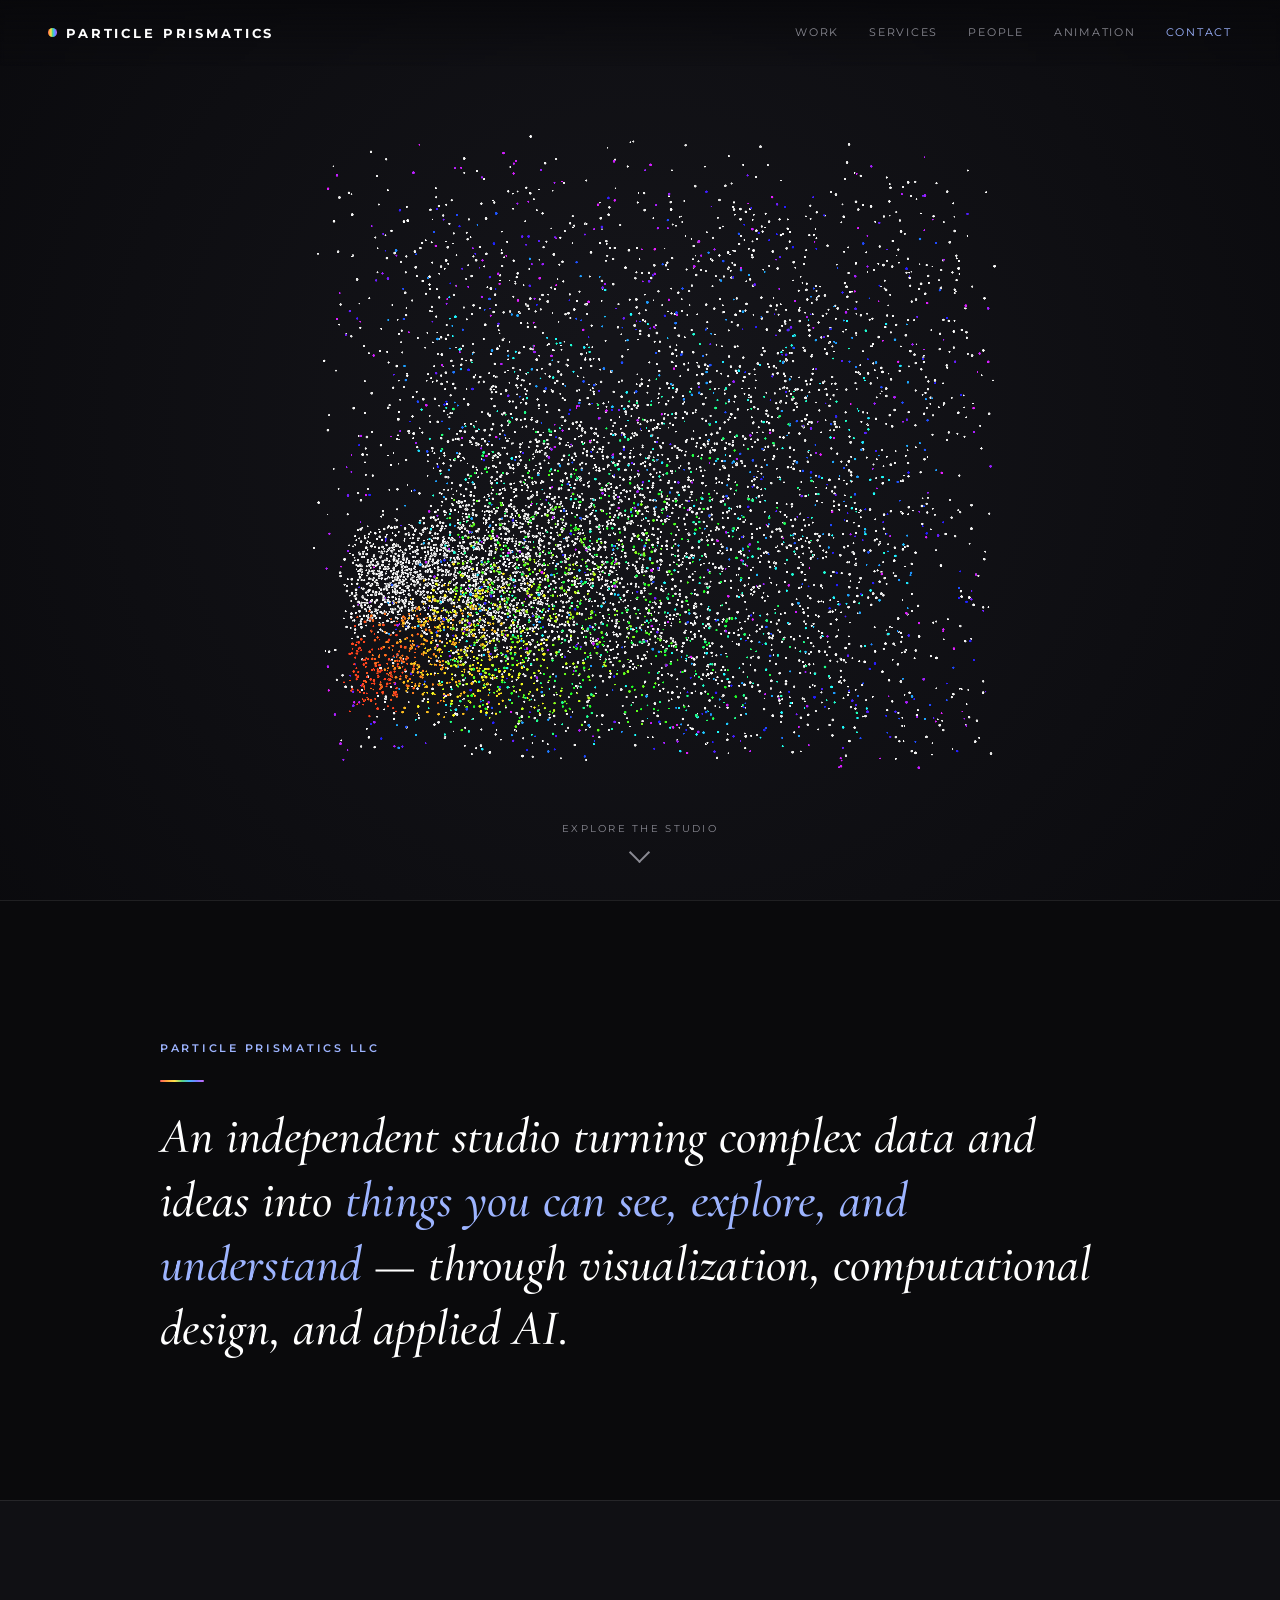
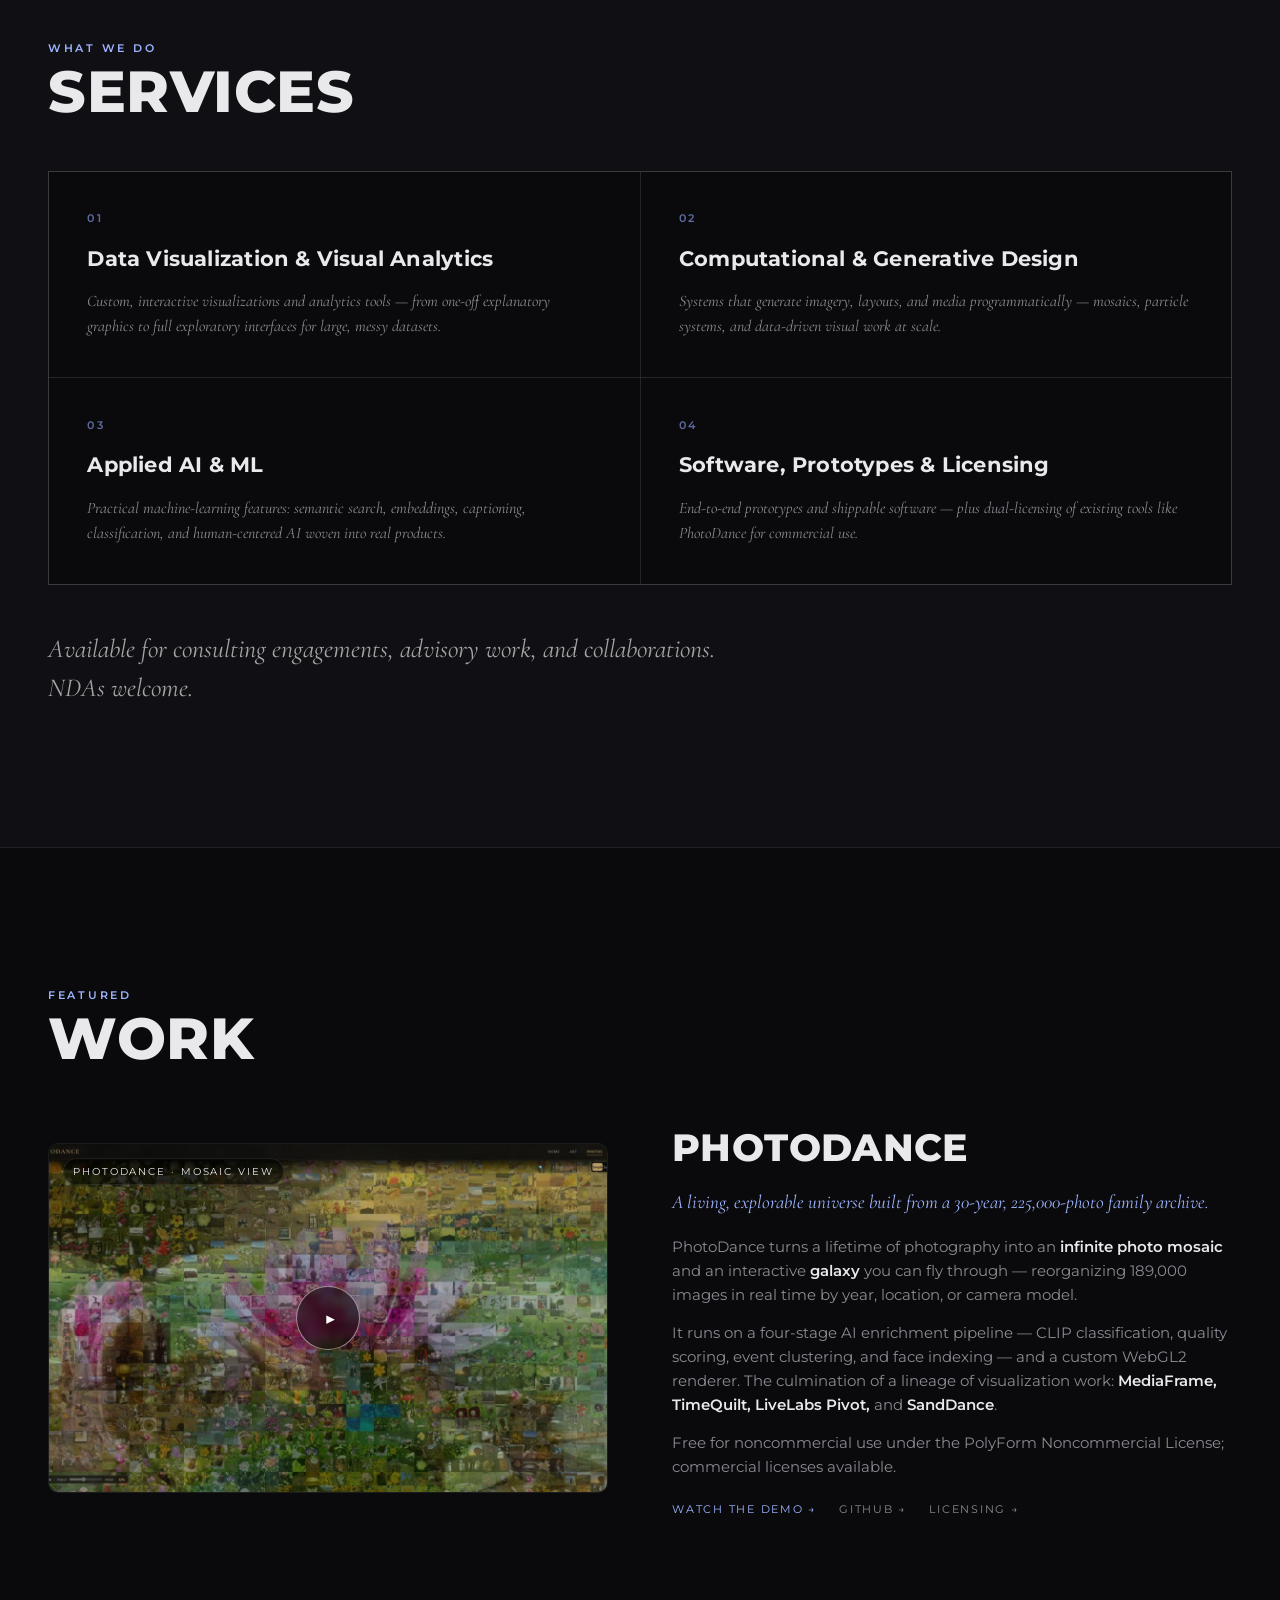
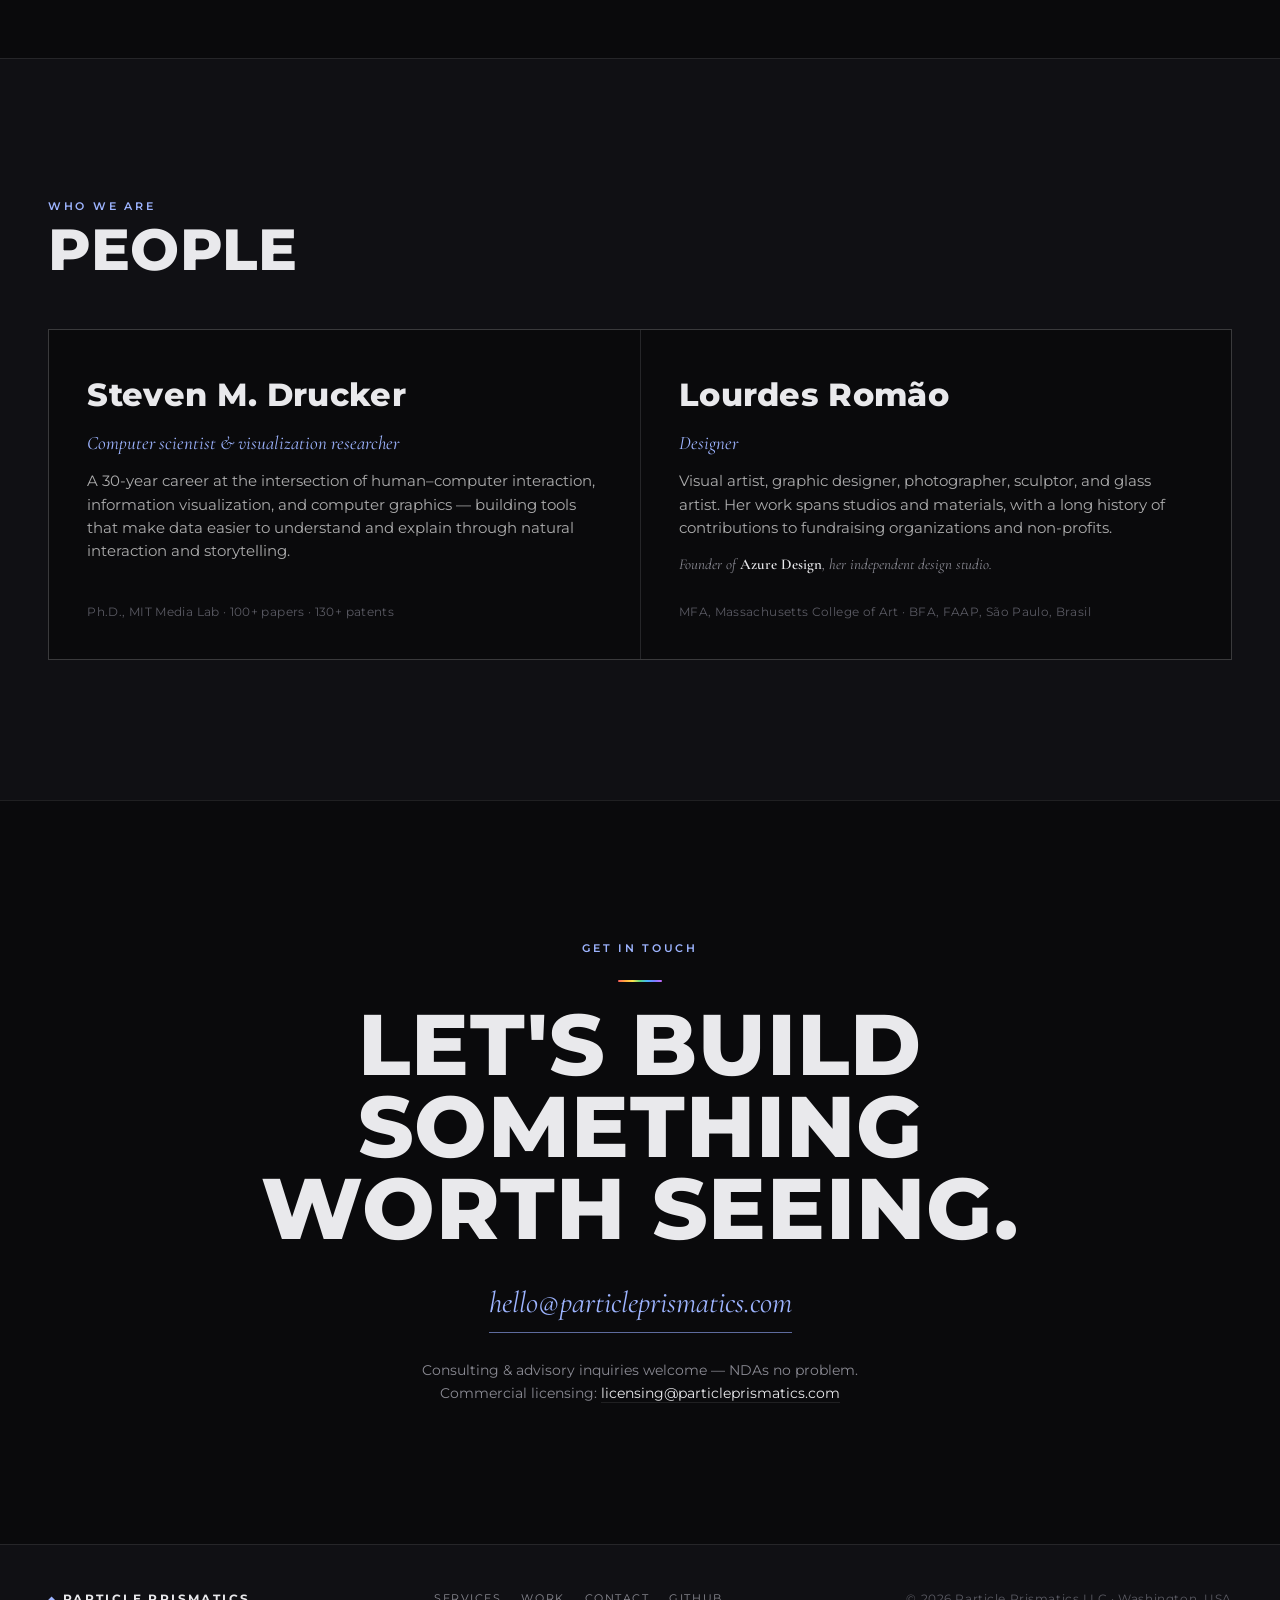
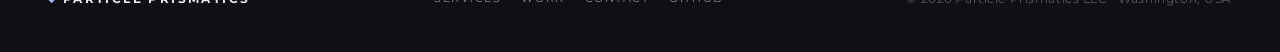
==== index.html @ 5af28b7f "Initial site: Particle Prismatics LLC Static GitHub Pages site — particle-logo hero animation, servi" ====
<!DOCTYPE html>
<html lang="en">
<head>
<meta charset="UTF-8">
<meta name="viewport" content="width=device-width, initial-scale=1.0">
<title>Particle Prismatics — Computational Design &amp; Visualization</title>
<meta name="description" content="Particle Prismatics is an independent studio for data visualization, computational design, and applied AI — consulting, software, and licensing.">
<meta property="og:title" content="Particle Prismatics">
<meta property="og:description" content="Computational design, data visualization &amp; applied AI.">
<meta property="og:image" content="assets/logo.png">
<meta property="og:type" content="website">
<link rel="icon" href="assets/favicon.svg" type="image/svg+xml">
<link rel="preconnect" href="https://fonts.googleapis.com">
<link rel="preconnect" href="https://fonts.gstatic.com" crossorigin>
<link href="https://fonts.googleapis.com/css2?family=Montserrat:wght@400;500;600;700;800&family=Cormorant+Garamond:ital,wght@0,500;1,400;1,500;1,600&display=swap" rel="stylesheet">
<link rel="stylesheet" href="styles.css">
</head>
<body>

<!-- ── nav ─────────────────────────────────────────────────────────────── -->
<nav class="nav" id="nav">
  <a class="nav-brand" href="#top"><span class="dot"></span>Particle Prismatics</a>
  <div class="nav-links" id="navLinks">
    <a href="#work">Work</a>
    <a href="#services">Services</a>
    <a href="#about">People</a>
    <a href="animation.html">Animation</a>
    <a href="#contact" class="cta">Contact</a>
  </div>
  <button class="nav-toggle" id="navToggle" aria-label="Menu">☰</button>
</nav>

<!-- ── hero ────────────────────────────────────────────────────────────── -->
<header class="hero" id="top">
  <div id="heroAnim"></div>
  <div class="hero-overlay" id="heroOverlay">
    <a class="scroll-cue" href="#studio" aria-label="Scroll to content"><span>Explore the studio</span><div class="chev"></div></a>
  </div>
</header>

<!-- ── statement ───────────────────────────────────────────────────────── -->
<section class="section statement" id="studio">
  <div class="inner">
    <p class="eyebrow">Particle Prismatics LLC</p>
    <div class="rule"></div>
    <h2>An independent studio turning complex data and ideas into <em>things you can see, explore, and understand</em> — through visualization, computational design, and applied AI.</h2>
  </div>
</section>

<!-- ── services ────────────────────────────────────────────────────────── -->
<section class="section alt" id="services">
  <div class="inner">
    <div class="grid-head">
      <p class="eyebrow">What we do</p>
      <h2 class="section-title">Services</h2>
    </div>
    <div class="services">
      <article class="svc">
        <span class="num">01</span>
        <h3>Data Visualization &amp; Visual Analytics</h3>
        <p>Custom, interactive visualizations and analytics tools — from one-off explanatory graphics to full exploratory interfaces for large, messy datasets.</p>
      </article>
      <article class="svc">
        <span class="num">02</span>
        <h3>Computational &amp; Generative Design</h3>
        <p>Systems that generate imagery, layouts, and media programmatically — mosaics, particle systems, and data-driven visual work at scale.</p>
      </article>
      <article class="svc">
        <span class="num">03</span>
        <h3>Applied AI &amp; ML</h3>
        <p>Practical machine-learning features: semantic search, embeddings, captioning, classification, and human-centered AI woven into real products.</p>
      </article>
      <article class="svc">
        <span class="num">04</span>
        <h3>Software, Prototypes &amp; Licensing</h3>
        <p>End-to-end prototypes and shippable software — plus dual-licensing of existing tools like PhotoDance for commercial use.</p>
      </article>
    </div>
    <p class="lead" style="margin-top:44px; max-width:680px;">Available for consulting engagements, advisory work, and collaborations. NDAs welcome.</p>
  </div>
</section>

<!-- ── featured work ───────────────────────────────────────────────────── -->
<section class="section" id="work">
  <div class="inner">
    <div class="grid-head">
      <p class="eyebrow">Featured</p>
      <h2 class="section-title">Work</h2>
    </div>
    <div class="feature">
      <a class="media cover" href="https://youtu.be/JCZr-_0bgm0" target="_blank" rel="noopener" aria-label="Watch the PhotoDance demo">
        <span class="badge">PhotoDance · Mosaic view</span>
        <img src="assets/photodance-mosaic.jpg" alt="PhotoDance infinite photo mosaic" loading="lazy">
        <span class="play">▶</span>
      </a>
      <div class="body">
        <h3>PhotoDance</h3>
        <p class="kicker">A living, explorable universe built from a 30-year, 225,000-photo family archive.</p>
        <p>PhotoDance turns a lifetime of photography into an <strong>infinite photo mosaic</strong> and an interactive <strong>galaxy</strong> you can fly through — reorganizing 189,000 images in real time by year, location, or camera model.</p>
        <p>It runs on a four-stage AI enrichment pipeline — CLIP classification, quality scoring, event clustering, and face indexing — and a custom WebGL2 renderer. The culmination of a lineage of visualization work: <strong>MediaFrame, TimeQuilt, LiveLabs Pivot,</strong> and <strong>SandDance</strong>.</p>
        <p>Free for noncommercial use under the PolyForm Noncommercial License; commercial licenses available.</p>
        <div class="link-row">
          <a class="tlink" href="https://youtu.be/JCZr-_0bgm0" target="_blank" rel="noopener">Watch the demo</a>
          <a class="tlink muted" href="https://github.com/particleprismatics" target="_blank" rel="noopener">GitHub</a>
          <a class="tlink muted" href="mailto:licensing@particleprismatics.com">Licensing</a>
        </div>
      </div>
    </div>
  </div>
</section>

<!-- ── people ──────────────────────────────────────────────────────────── -->
<section class="section alt" id="about">
  <div class="inner">
    <div class="grid-head">
      <p class="eyebrow">Who we are</p>
      <h2 class="section-title">People</h2>
    </div>
    <div class="people">
      <article class="person">
        <div class="pname">Steven M. Drucker</div>
        <div class="prole">Computer scientist &amp; visualization researcher</div>
        <p>A 30-year career at the intersection of human–computer interaction, information visualization, and computer graphics — building tools that make data easier to understand and explain through natural interaction and storytelling.</p>
        <div class="cred">Ph.D., MIT Media Lab · 100+ papers · 130+ patents</div>
      </article>
      <article class="person">
        <div class="pname">Lourdes Romão</div>
        <div class="prole">Designer</div>
        <p>Visual artist, graphic designer, photographer, sculptor, and glass artist. Her work spans studios and materials, with a long history of contributions to fundraising organizations and non-profits.</p>
        <p class="az-note">Founder of <strong>Azure Design</strong>, her independent design studio.</p>
        <div class="cred">MFA, Massachusetts College of Art · BFA, FAAP, São Paulo, Brasil</div>
      </article>
    </div>
  </div>
</section>

<!-- ── contact ─────────────────────────────────────────────────────────── -->
<section class="section contact" id="contact">
  <div class="inner">
    <p class="eyebrow">Get in touch</p>
    <div class="rule center"></div>
    <h2>Let's build something<br>worth seeing.</h2>
    <a class="email" href="mailto:hello@particleprismatics.com">hello@particleprismatics.com</a>
    <p class="sub">Consulting &amp; advisory inquiries welcome — NDAs no problem.<br>
      Commercial licensing: <a href="mailto:licensing@particleprismatics.com">licensing@particleprismatics.com</a></p>
  </div>
</section>

<!-- ── footer ──────────────────────────────────────────────────────────── -->
<footer class="footer">
  <div class="inner">
    <div class="brand"><span style="color:var(--accent)">◆</span> Particle Prismatics</div>
    <div class="fnav">
      <a href="#services">Services</a>
      <a href="#work">Work</a>
      <a href="#contact">Contact</a>
      <a href="https://github.com/particleprismatics" target="_blank" rel="noopener">GitHub</a>
    </div>
    <div class="meta">© 2026 Particle Prismatics LLC · Washington, USA</div>
  </div>
</footer>

<script src="assets/particle-anim.js"></script>
<script>
  // hero animation (controls-free, plays once, rests on the logo)
  const anim = initParticleIntro({
    mount: document.getElementById('heroAnim'),
    logoSrc: 'assets/logo.png',
    controls: false, autoplay: true, loop: false, mouseRepel: false,
    replayOnView: true,
  });
  // nav: solidify on scroll + mobile toggle
  const nav = document.getElementById('nav');
  const onScroll = () => nav.classList.toggle('solid', window.scrollY > 40);
  onScroll(); window.addEventListener('scroll', onScroll, { passive:true });
  const links = document.getElementById('navLinks');
  document.getElementById('navToggle').addEventListener('click', () => links.classList.toggle('open'));
  links.addEventListener('click', e => { if (e.target.tagName === 'A') links.classList.remove('open'); });
</script>
</body>
</html>
---- styles.css ----
/* ============================================================================
   Particle Prismatics — site styles
   Dark editorial theme: Montserrat display (matches the logo) + Cormorant
   Garamond italic accents. Spectrum rule nods to "prismatics".
   ============================================================================ */
:root{
  --bg:        #0a0a0c;
  --bg2:       #101014;
  --panel:     #14141a;
  --text:      #e9e9ec;
  --muted:     #8a8a93;
  --faint:     #5a5a63;
  --line:      rgba(255,255,255,0.09);
  --accent:    #9db4ff;
  --accent-dim:#5e6b9e;
  --spectrum:  linear-gradient(90deg,#ff5d5d,#ffab3d,#ffe14d,#5ad67f,#46b4ff,#7b7bff,#c86bff);
  --nav-h:     66px;
  --maxw:      1200px;
  --font-sans: 'Montserrat', system-ui, -apple-system, 'Segoe UI', sans-serif;
  --font-serif:'Cormorant Garamond', Georgia, 'Times New Roman', serif;
}
*,*::before,*::after{ box-sizing:border-box; margin:0; padding:0; }
html{ scroll-behavior:smooth; }
body{
  background:var(--bg); color:var(--text);
  font-family:var(--font-sans); font-size:15px; line-height:1.6;
  -webkit-font-smoothing:antialiased;
}
a{ color:inherit; text-decoration:none; }
img{ max-width:100%; display:block; }

/* ── shared type helpers ─────────────────────────────────────────────────── */
.eyebrow{
  font-size:10.5px; letter-spacing:0.26em; text-transform:uppercase;
  color:var(--accent); font-weight:600;
}
.rule{ width:44px; height:2px; background:var(--spectrum); border-radius:2px; margin:22px 0; }
.rule.center{ margin-left:auto; margin-right:auto; }
.serif{ font-family:var(--font-serif); font-style:italic; }
.section-title{
  font-weight:800; letter-spacing:0.01em; line-height:0.95;
  font-size:clamp(34px,5vw,58px); text-transform:uppercase;
}
.lead{
  font-family:var(--font-serif); font-style:italic;
  font-size:clamp(18px,2.3vw,26px); color:rgba(255,255,255,0.62); line-height:1.5;
}

/* ── nav ─────────────────────────────────────────────────────────────────── */
.nav{
  position:fixed; top:0; left:0; right:0; height:var(--nav-h); z-index:100;
  display:flex; align-items:center; justify-content:space-between;
  padding:0 clamp(20px,4vw,48px);
  background:linear-gradient(to bottom, rgba(8,8,11,0.82), rgba(8,8,11,0));
  backdrop-filter:blur(2px);
  transition:background .3s, backdrop-filter .3s;
}
.nav.solid{ background:rgba(10,10,13,0.9); backdrop-filter:blur(10px); border-bottom:1px solid var(--line); }
.nav-brand{
  font-weight:700; font-size:13px; letter-spacing:0.22em; text-transform:uppercase; color:#fff;
  display:flex; align-items:center; gap:9px;
}
.nav-brand .dot{ width:9px; height:9px; border-radius:50%; background:var(--spectrum); }
.nav-links{ display:flex; gap:clamp(14px,2.4vw,30px); align-items:center; }
.nav-links a{
  font-size:11px; letter-spacing:0.16em; text-transform:uppercase; color:var(--muted);
  transition:color .2s; white-space:nowrap;
}
.nav-links a:hover{ color:#fff; }
.nav-links a.cta{ color:var(--accent); }
.nav-toggle{ display:none; background:none; border:none; color:#fff; font-size:22px; cursor:pointer; }

/* ── hero ────────────────────────────────────────────────────────────────── */
.hero{ position:relative; height:100svh; min-height:560px; background:var(--bg); overflow:hidden; }
#heroAnim{ position:absolute; inset:0; }
.hero-overlay{
  position:absolute; left:0; right:0; bottom:0; z-index:3;
  display:flex; flex-direction:column; align-items:center; gap:18px;
  padding:0 24px 40px; text-align:center;
  opacity:0; transform:translateY(14px);
  animation:overlayIn 1s ease 1.2s forwards;
  pointer-events:none;
}
@keyframes overlayIn{ to{ opacity:1; transform:translateY(0); } }
.hero-tagline{
  font-family:var(--font-serif); font-style:italic;
  font-size:clamp(16px,2.2vw,23px); color:rgba(255,255,255,0.72); max-width:620px; line-height:1.45;
}
.scroll-cue{ display:flex; flex-direction:column; align-items:center; gap:9px; color:var(--muted);
  pointer-events:auto; cursor:pointer; text-decoration:none; transition:color .25s; }
.scroll-cue:hover{ color:var(--accent); }
.scroll-cue .chev{ width:15px; height:15px; border-right:2px solid currentColor; border-bottom:2px solid currentColor;
  transform:rotate(45deg); animation:bob 1.8s ease-in-out infinite; }
.scroll-cue span{ font-size:9.5px; letter-spacing:0.24em; text-transform:uppercase; }
@keyframes bob{ 0%,100%{ transform:rotate(45deg) translate(0,0); opacity:.5 } 50%{ transform:rotate(45deg) translate(3px,3px); opacity:1 } }

/* ── generic section shell ───────────────────────────────────────────────── */
.section{ padding:clamp(72px,11vw,140px) clamp(20px,4vw,48px); border-top:1px solid var(--line); }
.section .inner{ max-width:var(--maxw); margin:0 auto; }
.section.alt{ background:var(--bg2); }

/* ── statement band ──────────────────────────────────────────────────────── */
.statement .inner{ max-width:960px; }
.statement h2{
  font-family:var(--font-serif); font-style:italic; font-weight:500;
  font-size:clamp(26px,4.4vw,50px); line-height:1.28; color:#fff; letter-spacing:0.005em;
}
.statement h2 em{ font-style:italic; color:var(--accent); }

/* ── services grid ───────────────────────────────────────────────────────── */
.grid-head{ display:flex; flex-direction:column; gap:6px; margin-bottom:52px; }
.services{ display:grid; grid-template-columns:repeat(2,1fr); gap:1px; background:var(--line); border:1px solid var(--line); }
.svc{ background:var(--bg); padding:clamp(26px,3vw,40px); display:flex; flex-direction:column; gap:14px; transition:background .25s; }
.svc:hover{ background:var(--panel); }
.svc .num{ font-size:11px; letter-spacing:0.2em; color:var(--accent-dim); font-weight:600; }
.svc h3{ font-size:clamp(17px,2vw,21px); font-weight:700; letter-spacing:0.01em; }
.svc p{ font-family:var(--font-serif); font-style:italic; color:var(--muted); font-size:16px; line-height:1.55; }

/* ── featured work ───────────────────────────────────────────────────────── */
.feature{ display:grid; grid-template-columns:1fr 1fr; gap:clamp(28px,5vw,64px); align-items:center; }
.feature .media{
  position:relative; aspect-ratio:16/10; border:1px solid var(--line); border-radius:10px; overflow:hidden;
  background:#050507; display:flex; align-items:center; justify-content:center;
}
.feature .media.cover img{ width:100%; height:100%; object-fit:cover; opacity:.92; transition:transform .5s ease, opacity .4s ease; }
.feature .media.cover:hover img{ transform:scale(1.04); opacity:1; }
.feature .media .badge{
  position:absolute; top:14px; left:14px; z-index:2; font-size:9.5px; letter-spacing:0.2em; text-transform:uppercase;
  color:var(--text); background:rgba(0,0,0,.55); border:1px solid var(--line); padding:5px 9px; border-radius:20px;
}
.feature .media .play{
  position:absolute; z-index:2; width:64px; height:64px; border-radius:50%;
  display:flex; align-items:center; justify-content:center; font-size:20px; color:#fff; padding-left:4px;
  background:rgba(10,10,13,0.55); border:1px solid rgba(255,255,255,0.5); backdrop-filter:blur(3px);
  transition:transform .25s ease, background .25s ease;
}
.feature .media.cover:hover .play{ transform:scale(1.1); background:rgba(157,180,255,0.35); }
.feature .body h3{ font-size:clamp(24px,3.2vw,38px); font-weight:800; text-transform:uppercase; letter-spacing:0.01em; margin-bottom:8px; }
.feature .body .kicker{ color:var(--accent); font-family:var(--font-serif); font-style:italic; font-size:19px; margin-bottom:18px; }
.feature .body p{ color:var(--muted); margin-bottom:14px; }
.feature .body p strong{ color:var(--text); font-weight:600; }
.link-row{ display:flex; gap:22px; flex-wrap:wrap; margin-top:22px; }
.tlink{ font-size:11px; letter-spacing:0.16em; text-transform:uppercase; color:var(--accent); transition:letter-spacing .25s; }
.tlink::after{ content:' →'; }
.tlink:hover{ letter-spacing:0.22em; }
.tlink.muted{ color:var(--muted); }
.tlink.muted:hover{ color:#fff; }

/* ── about ───────────────────────────────────────────────────────────────── */
.about{ display:grid; grid-template-columns:0.85fr 1.15fr; gap:clamp(28px,5vw,72px); }
.about .who .name{ font-size:clamp(26px,3.4vw,40px); font-weight:800; letter-spacing:0.01em; }
.about .who .role{ color:var(--accent); font-family:var(--font-serif); font-style:italic; font-size:18px; margin-top:4px; }
.about .bio p{ color:rgba(255,255,255,0.72); margin-bottom:16px; }
.about .bio p.small{ color:var(--muted); font-size:13.5px; }
.stats{ display:flex; gap:34px; flex-wrap:wrap; margin-top:26px; }
.stat .n{ font-size:30px; font-weight:800; color:#fff; }
.stat .l{ font-size:10px; letter-spacing:0.18em; text-transform:uppercase; color:var(--muted); }

/* ── people ──────────────────────────────────────────────────────────────── */
.people{ display:grid; grid-template-columns:1fr 1fr; gap:1px; background:var(--line); border:1px solid var(--line); }
.person{ background:var(--bg); padding:clamp(26px,3vw,40px); display:flex; flex-direction:column; gap:12px; }
.person .pname{ font-size:clamp(22px,2.7vw,32px); font-weight:800; letter-spacing:0.01em; }
.person .prole{ color:var(--accent); font-family:var(--font-serif); font-style:italic; font-size:19px; margin-top:-4px; }
.person p{ color:rgba(255,255,255,0.66); font-size:14.5px; line-height:1.6; }
.person .az-note{ color:var(--muted); font-family:var(--font-serif); font-style:italic; font-size:15px; }
.person .az-note strong{ color:var(--text); font-weight:600; font-style:normal; }
.person .cred{ color:var(--faint); font-size:12px; letter-spacing:0.03em; margin-top:auto; padding-top:14px; }

/* ── contact ─────────────────────────────────────────────────────────────── */
.contact{ text-align:center; }
.contact .inner{ max-width:760px; }
.contact h2{ font-size:clamp(38px,7vw,86px); font-weight:800; text-transform:uppercase; line-height:0.95; letter-spacing:0.01em; }
.contact .email{
  display:inline-block; margin-top:30px; font-size:clamp(18px,2.6vw,30px);
  font-family:var(--font-serif); font-style:italic; color:var(--accent);
  border-bottom:1px solid var(--accent-dim); padding-bottom:5px; transition:border-color .25s;
}
.contact .email:hover{ border-color:var(--accent); }
.contact .sub{ color:var(--muted); margin-top:26px; font-size:14px; }
.contact .sub a{ color:var(--text); border-bottom:1px solid var(--line); }
.contact .sub a:hover{ border-color:var(--muted); }

/* ── footer ──────────────────────────────────────────────────────────────── */
.footer{ padding:44px clamp(20px,4vw,48px); border-top:1px solid var(--line); background:var(--bg2); }
.footer .inner{ max-width:var(--maxw); margin:0 auto; display:flex; align-items:center; justify-content:space-between; gap:20px; flex-wrap:wrap; }
.footer .brand{ font-weight:700; font-size:12px; letter-spacing:0.2em; text-transform:uppercase; }
.footer .meta{ color:var(--faint); font-size:11.5px; letter-spacing:0.05em; }
.footer .fnav{ display:flex; gap:20px; }
.footer .fnav a{ color:var(--muted); font-size:11px; letter-spacing:0.14em; text-transform:uppercase; }
.footer .fnav a:hover{ color:#fff; }

/* ── responsive ──────────────────────────────────────────────────────────── */
@media (max-width:820px){
  .services{ grid-template-columns:1fr; }
  .people{ grid-template-columns:1fr; }
  .feature{ grid-template-columns:1fr; }
  .feature .media{ order:-1; }
  .about{ grid-template-columns:1fr; }
}
@media (max-width:600px){
  .nav-links{ display:none; }
  .nav-links.open{
    display:flex; flex-direction:column; position:absolute; top:var(--nav-h); right:0; left:0;
    background:rgba(10,10,13,0.97); border-bottom:1px solid var(--line); padding:18px 24px; gap:16px;
  }
  .nav-toggle{ display:block; }
}
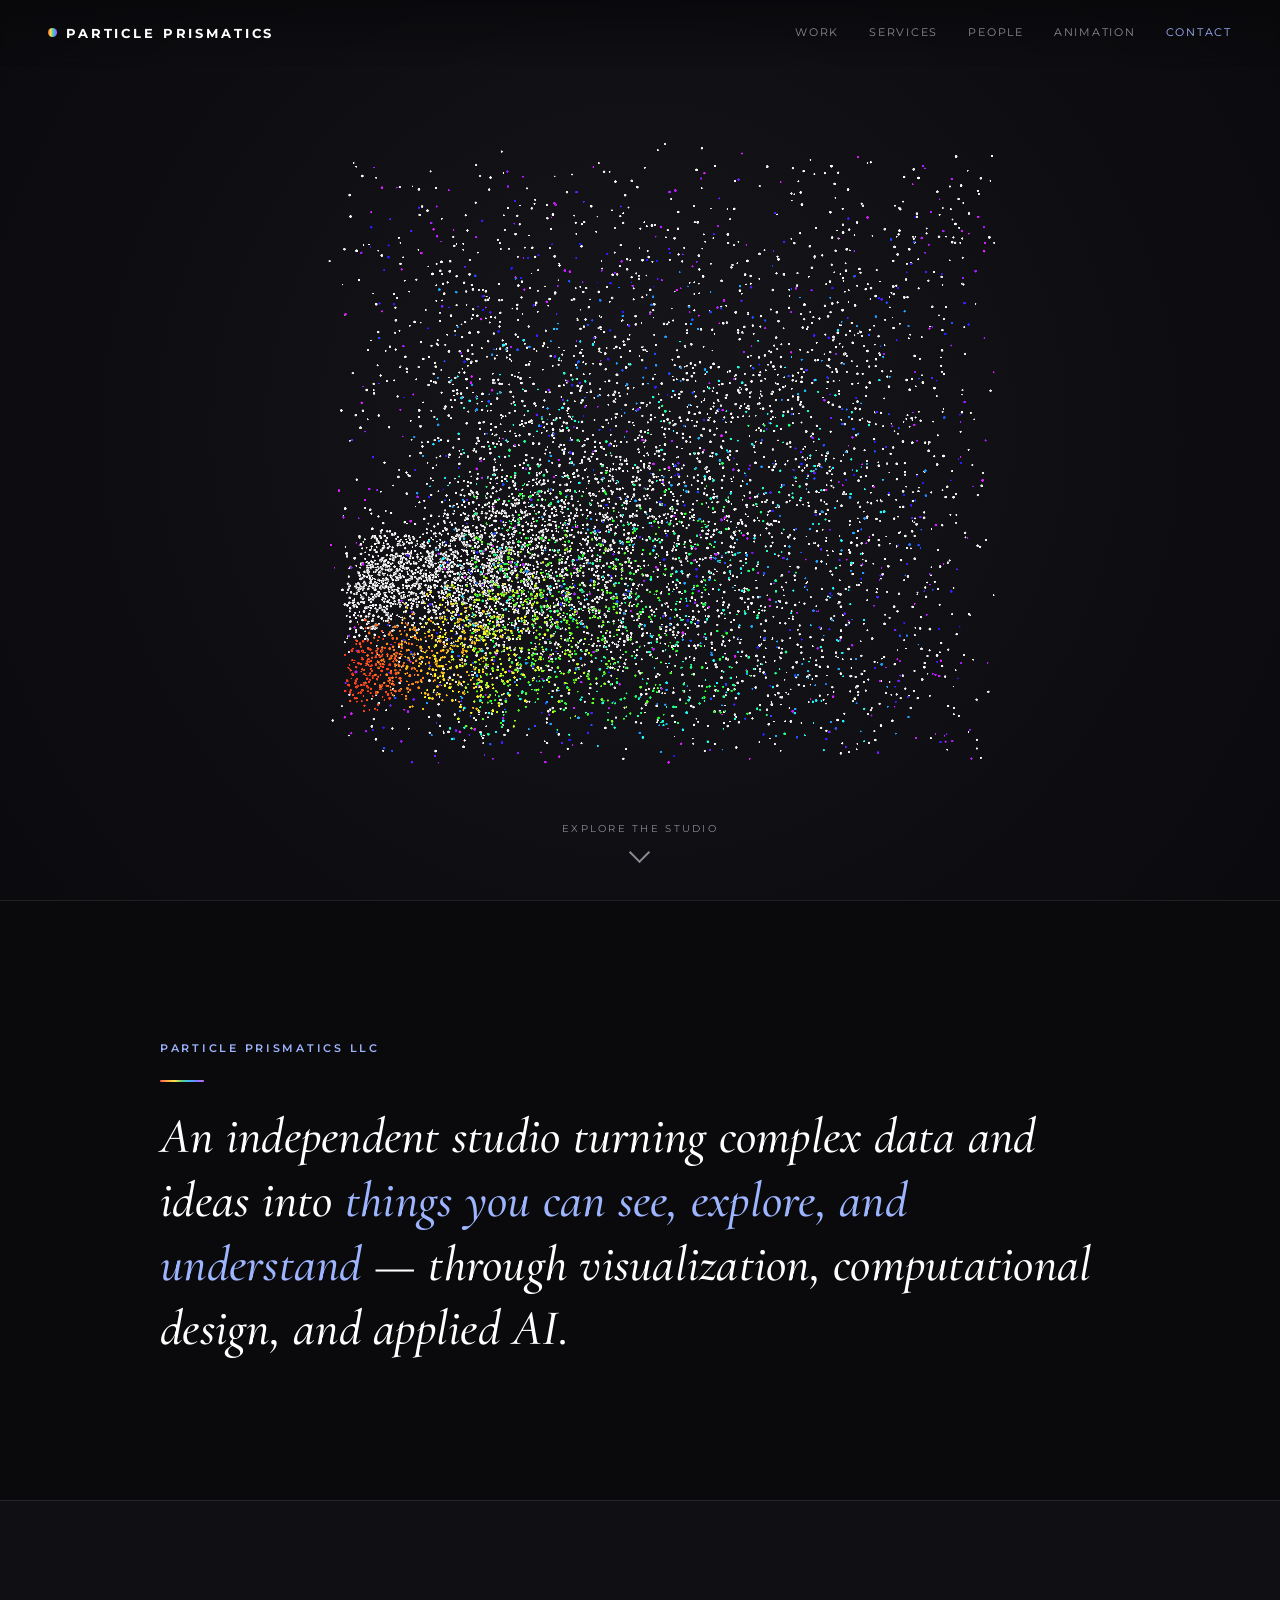
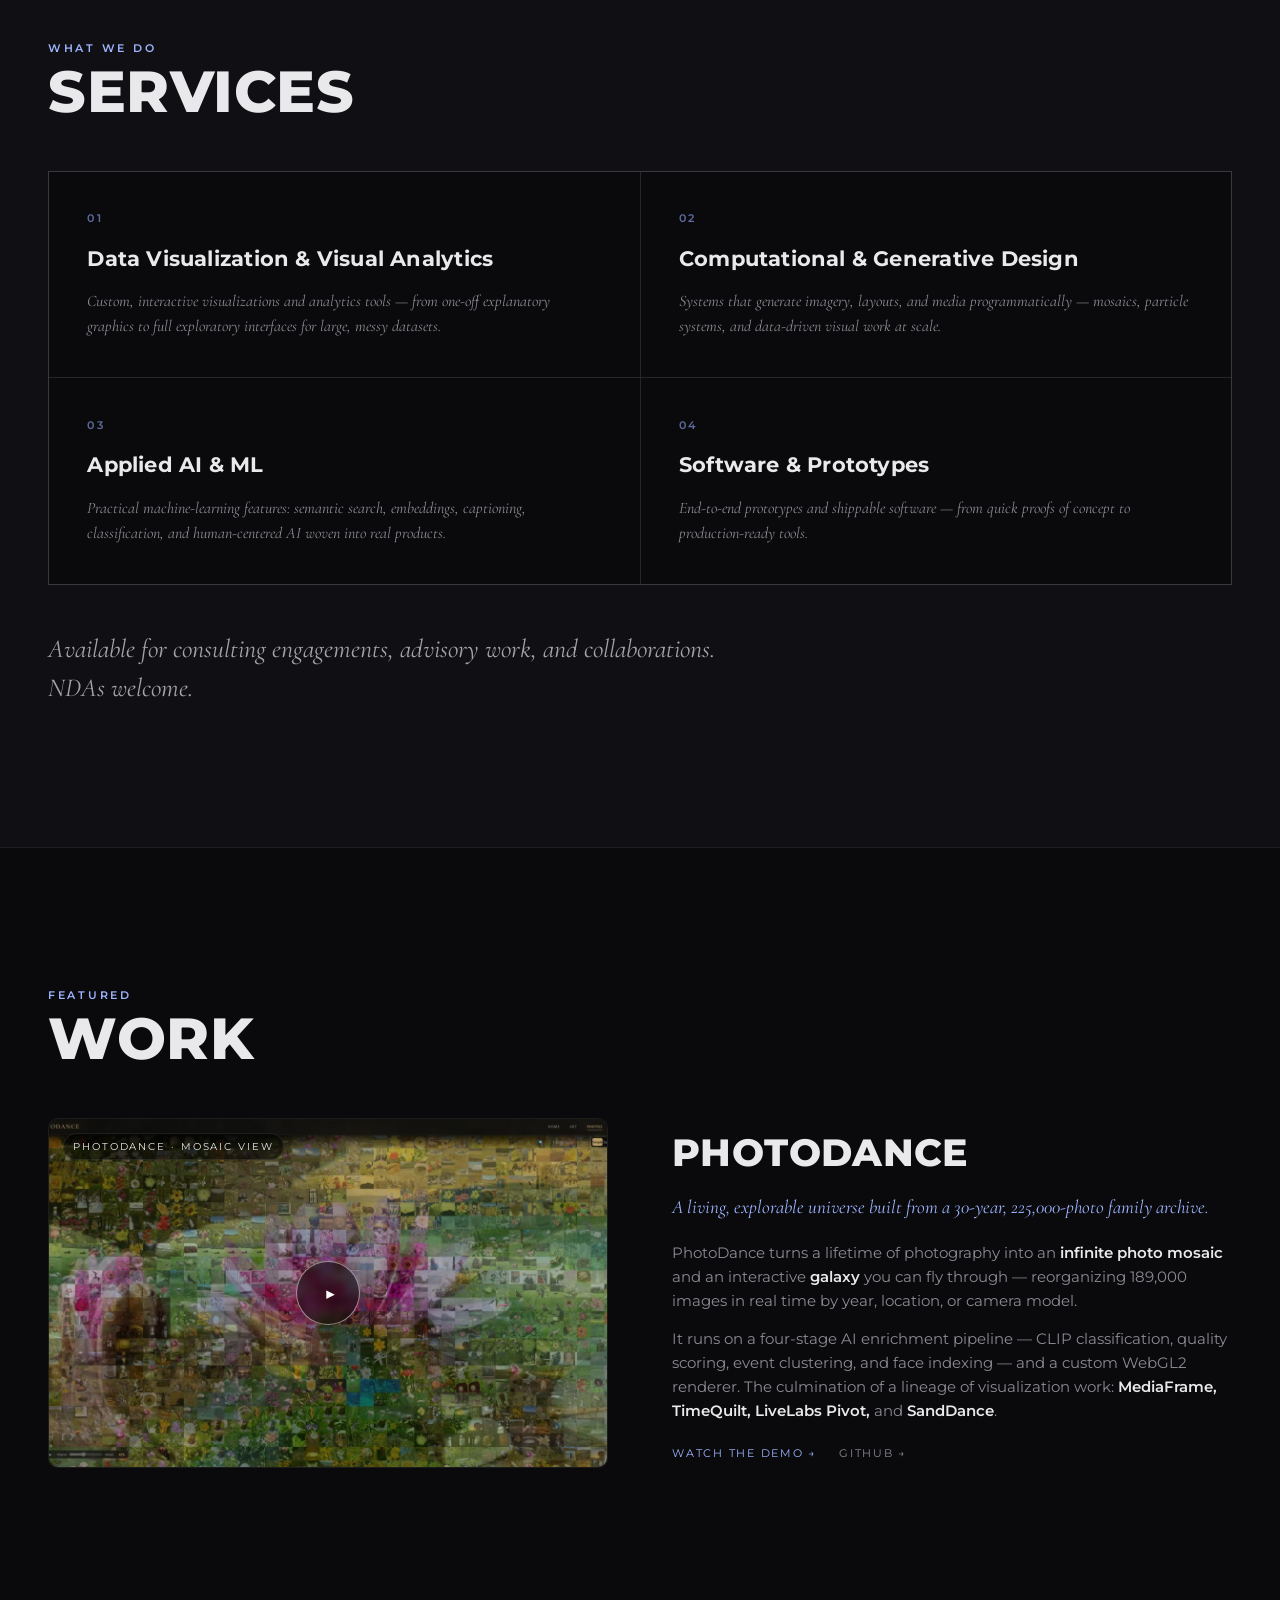
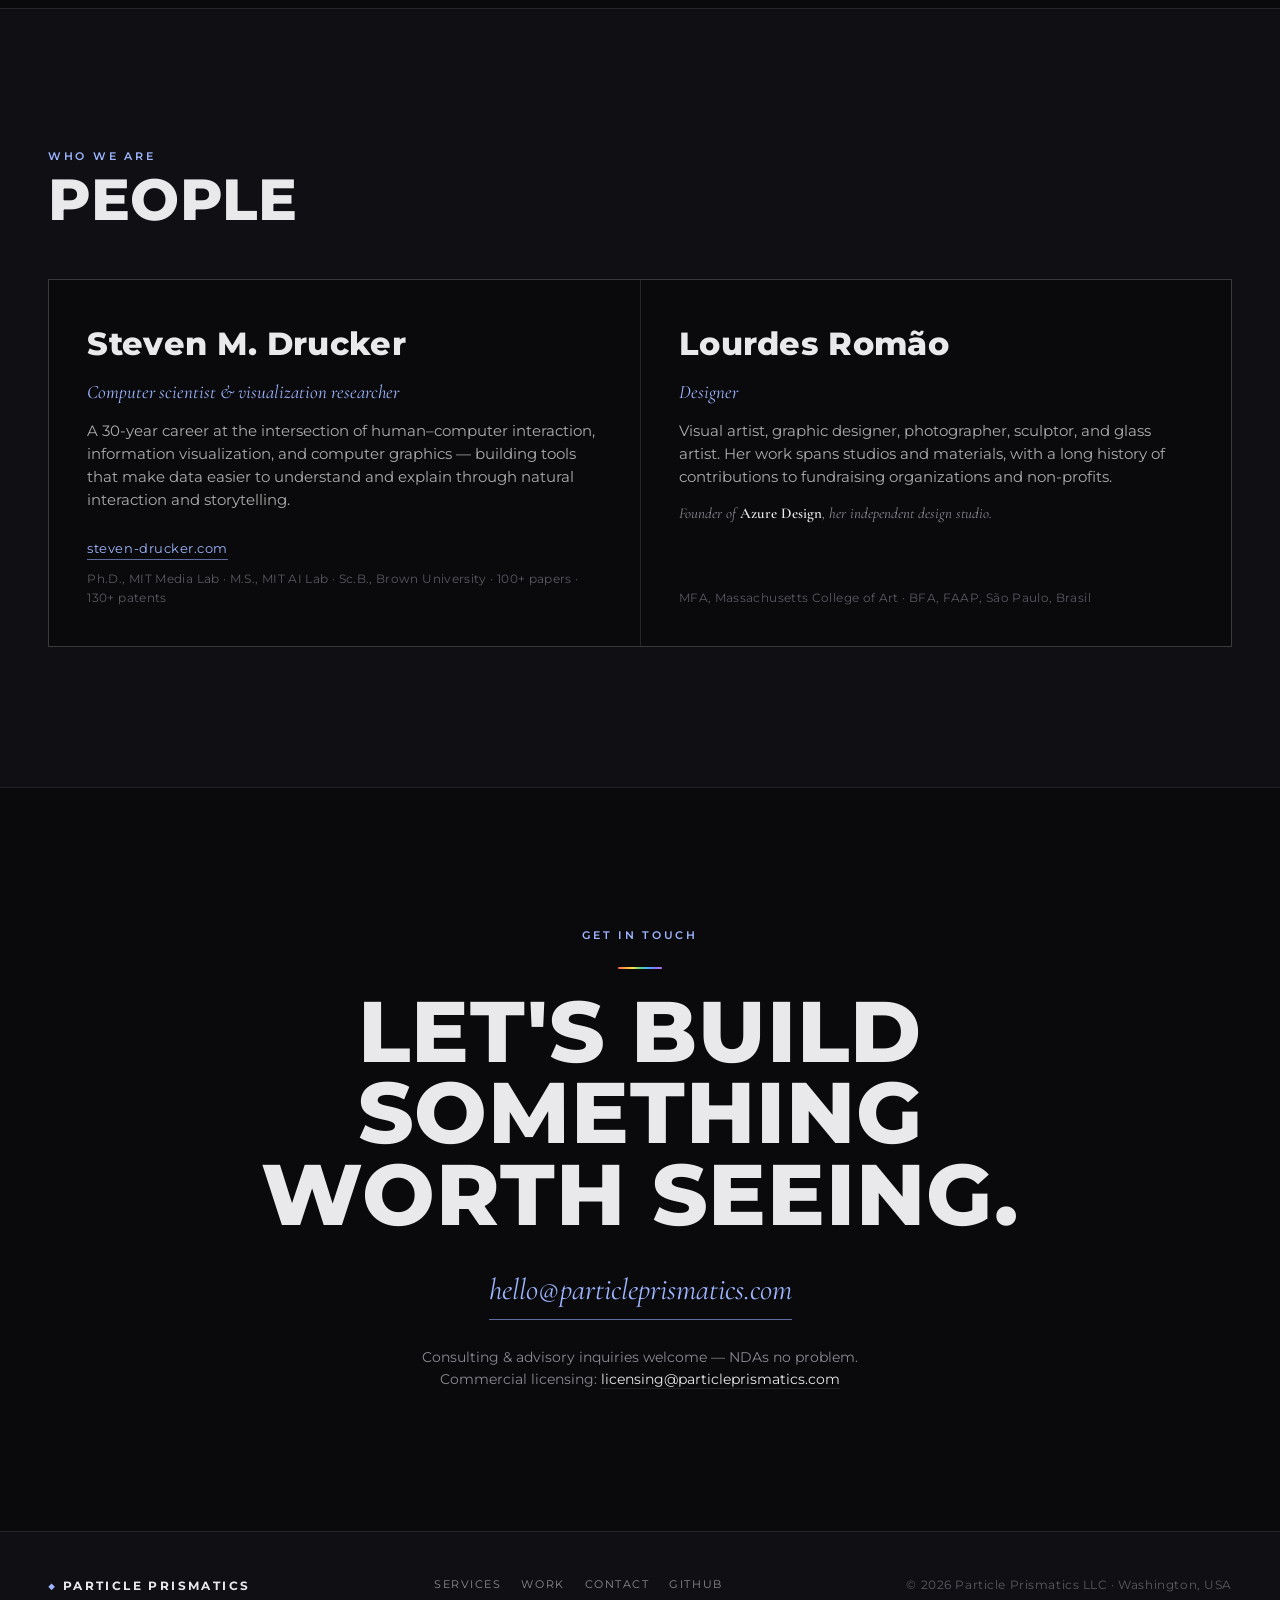
==== commit 7d65fe93: "People: add Steven's site + degrees; drop premature PhotoDance licensing claims - Steven M. Drucker " ====
--- a/index.html
+++ b/index.html
@@ -72,8 +72,8 @@
       </article>
       <article class="svc">
         <span class="num">04</span>
-        <h3>Software, Prototypes &amp; Licensing</h3>
-        <p>End-to-end prototypes and shippable software — plus dual-licensing of existing tools like PhotoDance for commercial use.</p>
+        <h3>Software &amp; Prototypes</h3>
+        <p>End-to-end prototypes and shippable software — from quick proofs of concept to production-ready tools.</p>
       </article>
     </div>
     <p class="lead" style="margin-top:44px; max-width:680px;">Available for consulting engagements, advisory work, and collaborations. NDAs welcome.</p>
@@ -98,11 +98,9 @@
         <p class="kicker">A living, explorable universe built from a 30-year, 225,000-photo family archive.</p>
         <p>PhotoDance turns a lifetime of photography into an <strong>infinite photo mosaic</strong> and an interactive <strong>galaxy</strong> you can fly through — reorganizing 189,000 images in real time by year, location, or camera model.</p>
         <p>It runs on a four-stage AI enrichment pipeline — CLIP classification, quality scoring, event clustering, and face indexing — and a custom WebGL2 renderer. The culmination of a lineage of visualization work: <strong>MediaFrame, TimeQuilt, LiveLabs Pivot,</strong> and <strong>SandDance</strong>.</p>
-        <p>Free for noncommercial use under the PolyForm Noncommercial License; commercial licenses available.</p>
         <div class="link-row">
           <a class="tlink" href="https://youtu.be/JCZr-_0bgm0" target="_blank" rel="noopener">Watch the demo</a>
           <a class="tlink muted" href="https://github.com/particleprismatics" target="_blank" rel="noopener">GitHub</a>
-          <a class="tlink muted" href="mailto:licensing@particleprismatics.com">Licensing</a>
         </div>
       </div>
     </div>
@@ -121,7 +119,10 @@
         <div class="pname">Steven M. Drucker</div>
         <div class="prole">Computer scientist &amp; visualization researcher</div>
         <p>A 30-year career at the intersection of human–computer interaction, information visualization, and computer graphics — building tools that make data easier to understand and explain through natural interaction and storytelling.</p>
-        <div class="cred">Ph.D., MIT Media Lab · 100+ papers · 130+ patents</div>
+        <div class="pfoot">
+          <a class="psite" href="https://www.steven-drucker.com" target="_blank" rel="noopener">steven-drucker.com</a>
+          <div class="cred">Ph.D., MIT Media Lab · M.S., MIT AI Lab · Sc.B., Brown University · 100+ papers · 130+ patents</div>
+        </div>
       </article>
       <article class="person">
         <div class="pname">Lourdes Romão</div>
--- a/styles.css
+++ b/styles.css
@@ -165,6 +165,10 @@
 .person .az-note{ color:var(--muted); font-family:var(--font-serif); font-style:italic; font-size:15px; }
 .person .az-note strong{ color:var(--text); font-weight:600; font-style:normal; }
 .person .cred{ color:var(--faint); font-size:12px; letter-spacing:0.03em; margin-top:auto; padding-top:14px; }
+.person .pfoot{ margin-top:auto; padding-top:14px; display:flex; flex-direction:column; gap:9px; }
+.person .pfoot .cred{ margin-top:0; padding-top:0; }
+.person .psite{ color:var(--accent); font-size:13px; letter-spacing:0.04em; width:fit-content; border-bottom:1px solid var(--accent-dim); transition:border-color .25s; }
+.person .psite:hover{ border-color:var(--accent); }
 
 /* ── contact ─────────────────────────────────────────────────────────────── */
 .contact{ text-align:center; }
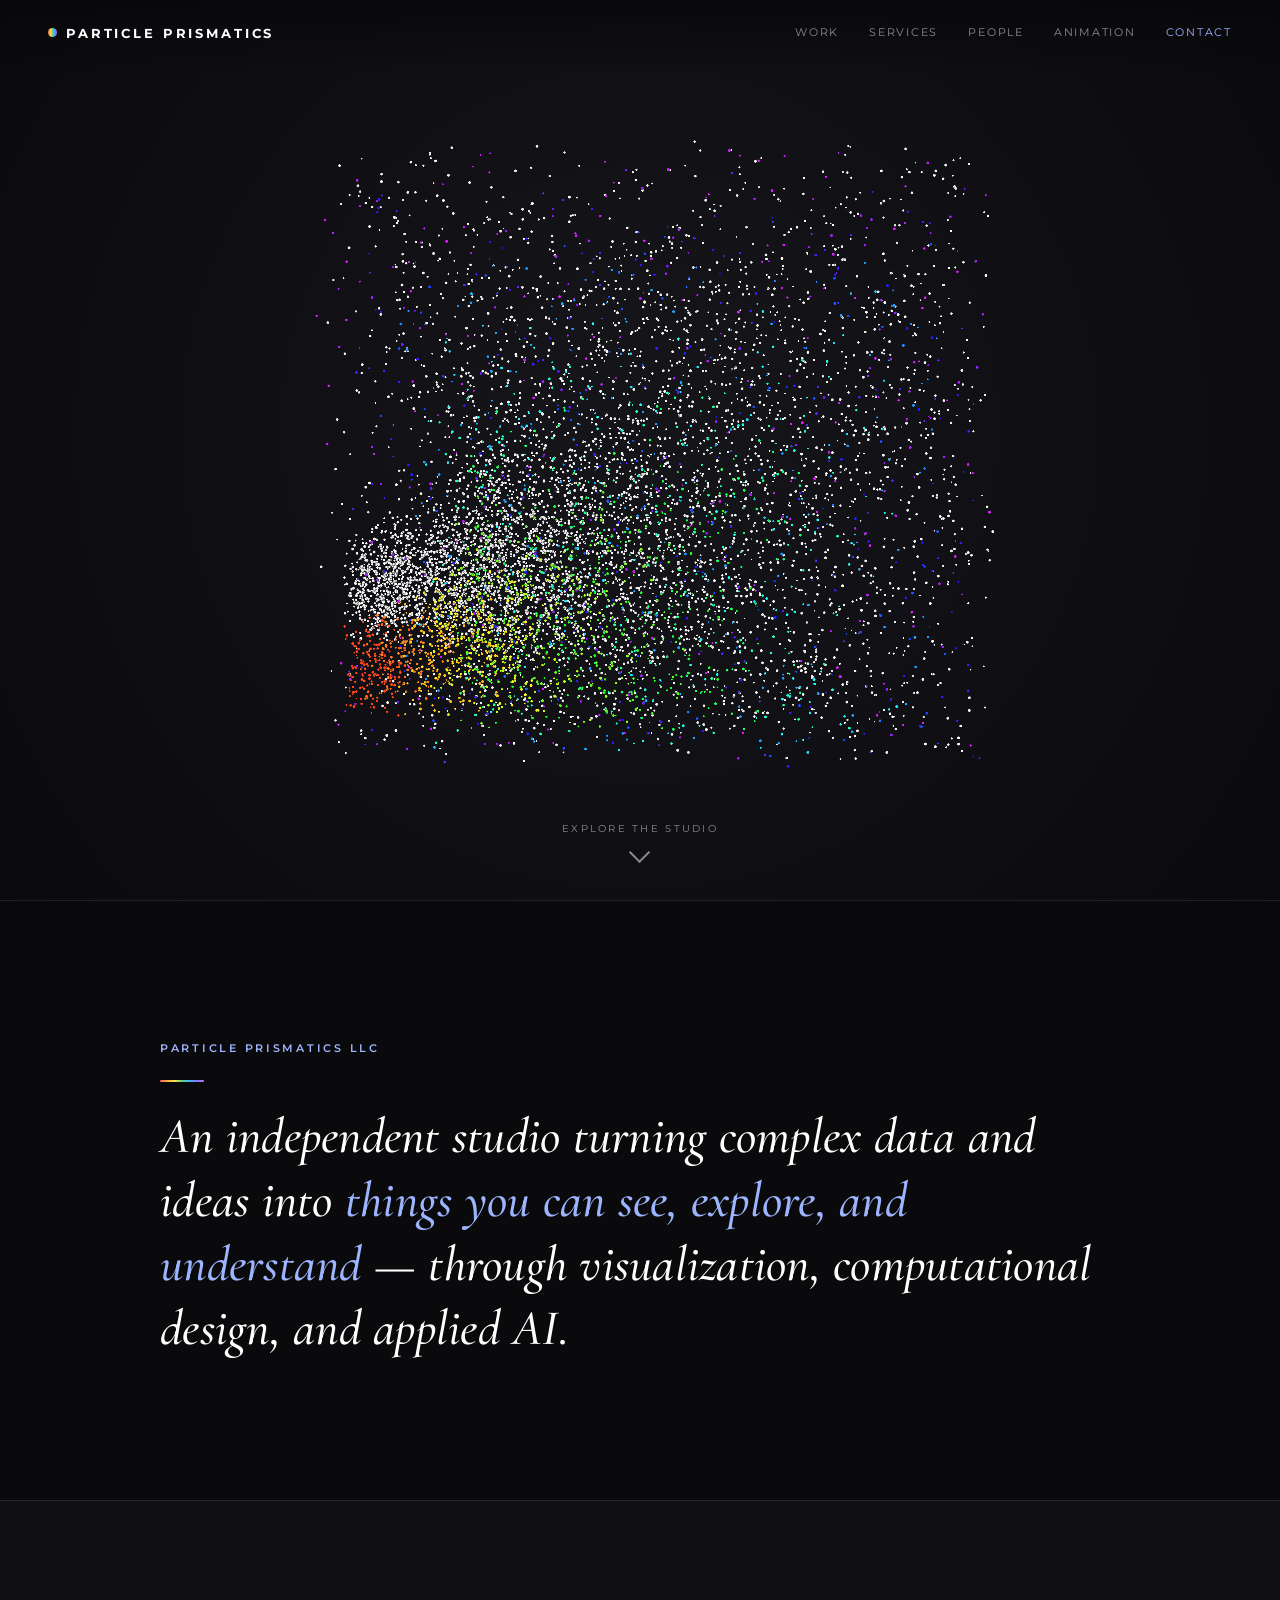
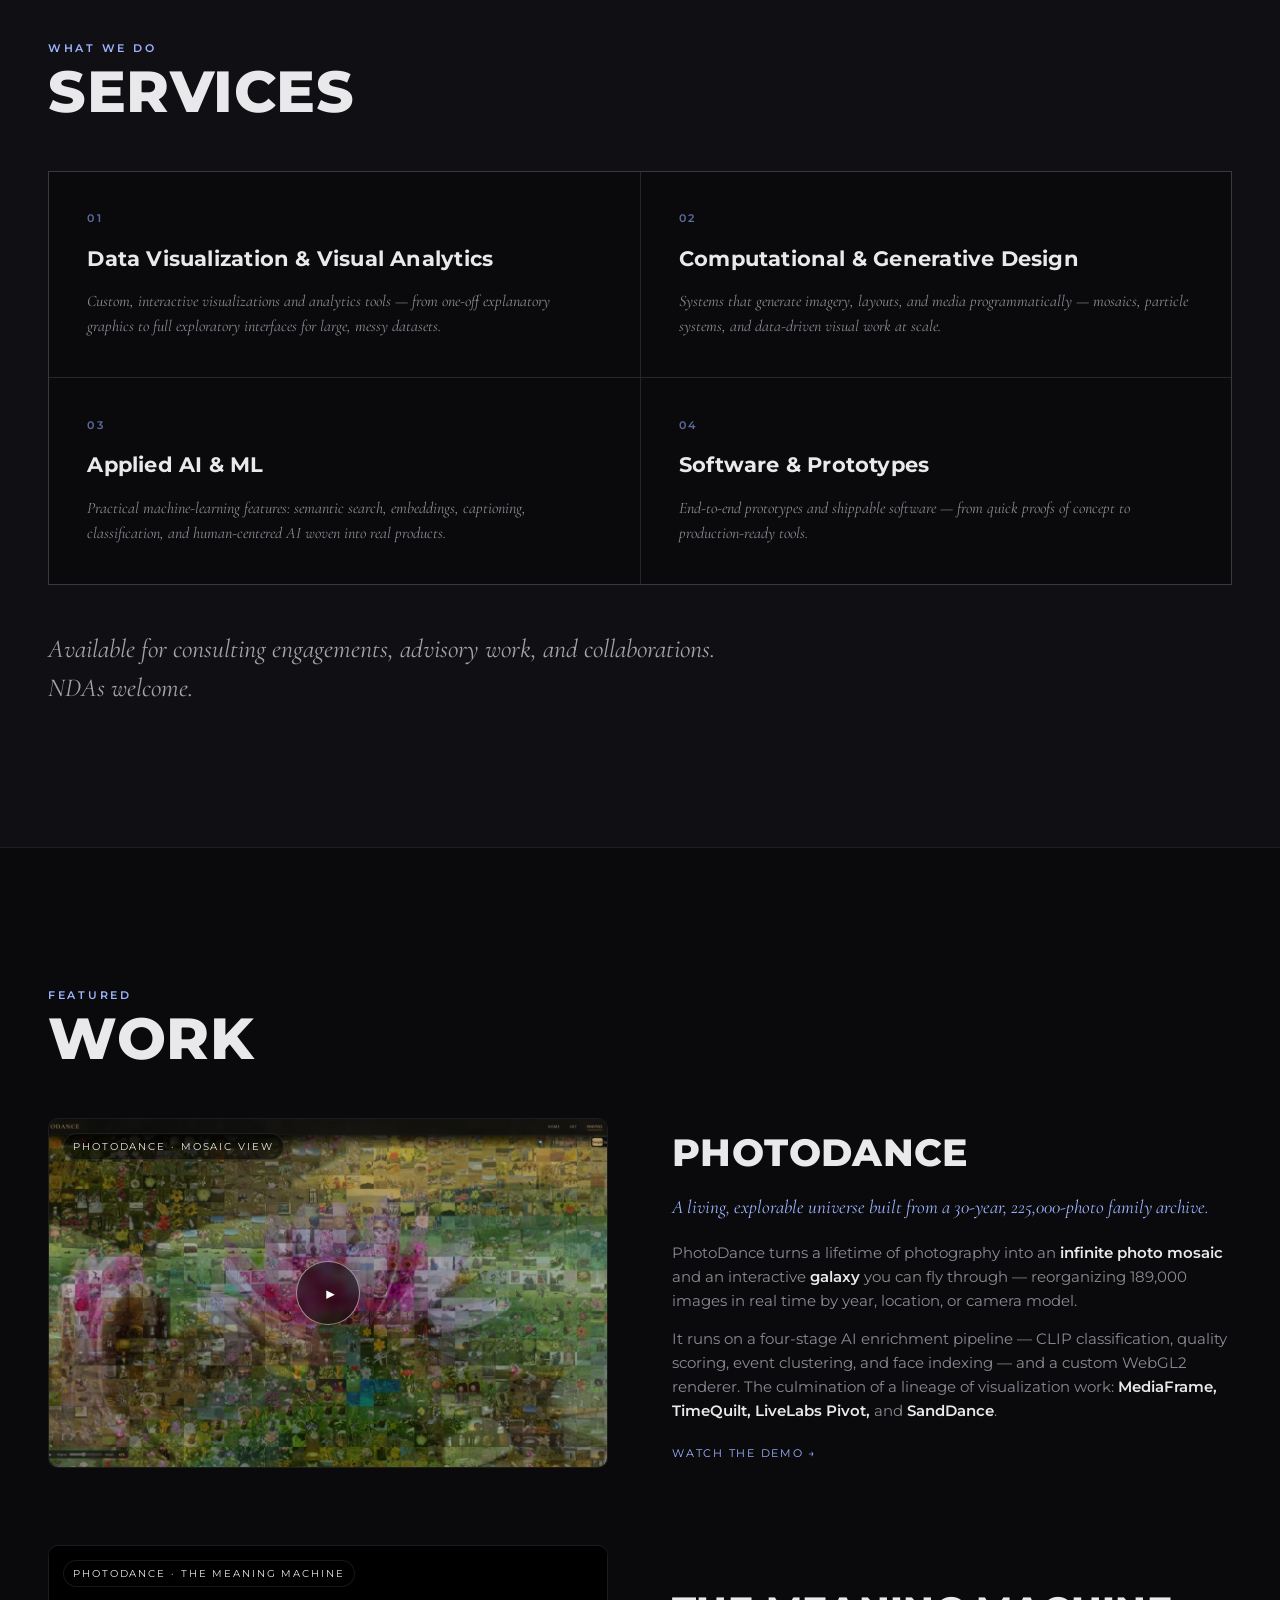
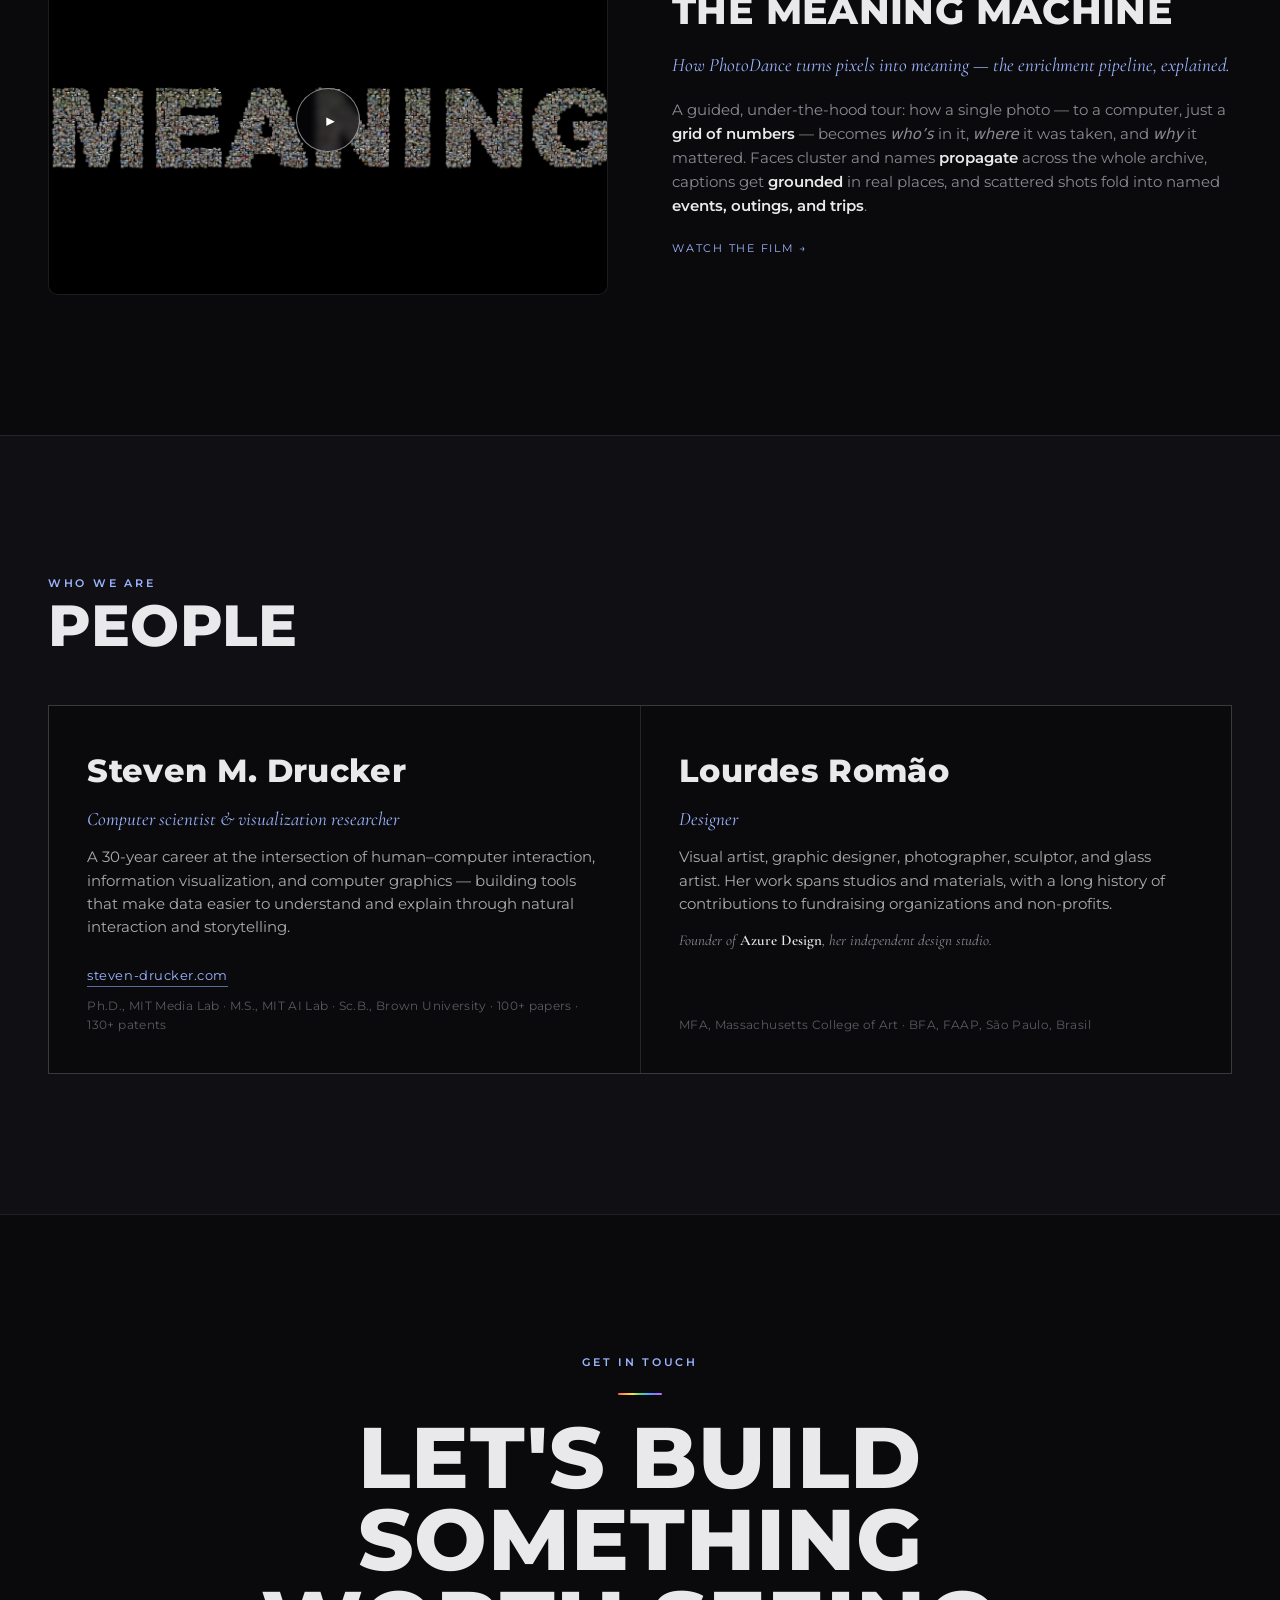
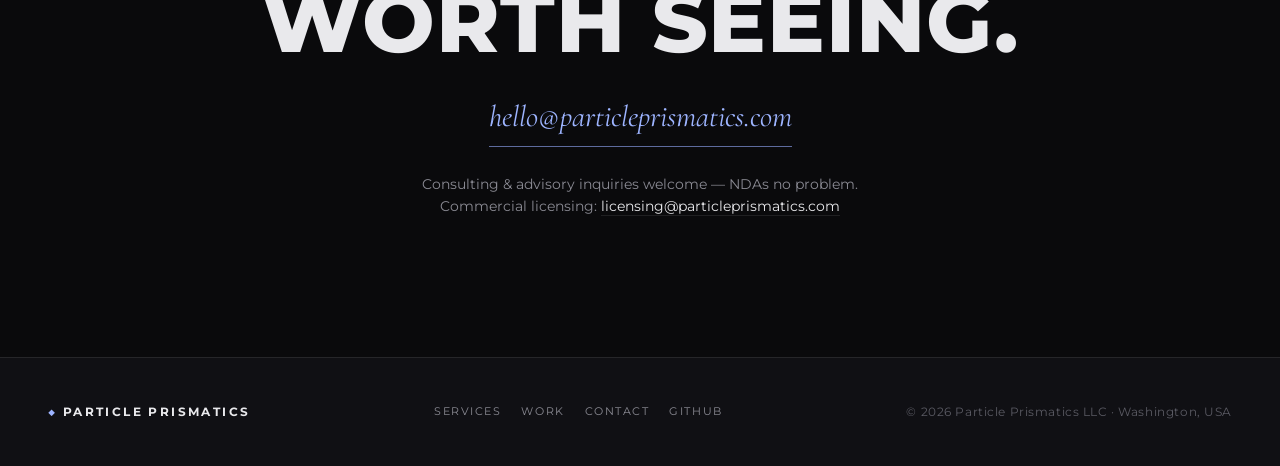
==== commit e9a2250b: "Add "The Meaning Machine" video to Work; drop GitHub link from PhotoDance card Co-Authored-By: Claud" ====
--- a/index.html
+++ b/index.html
@@ -100,7 +100,21 @@
         <p>It runs on a four-stage AI enrichment pipeline — CLIP classification, quality scoring, event clustering, and face indexing — and a custom WebGL2 renderer. The culmination of a lineage of visualization work: <strong>MediaFrame, TimeQuilt, LiveLabs Pivot,</strong> and <strong>SandDance</strong>.</p>
         <div class="link-row">
           <a class="tlink" href="https://youtu.be/JCZr-_0bgm0" target="_blank" rel="noopener">Watch the demo</a>
-          <a class="tlink muted" href="https://github.com/particleprismatics" target="_blank" rel="noopener">GitHub</a>
+        </div>
+      </div>
+    </div>
+    <div class="feature" style="margin-top:clamp(40px,6vw,80px)">
+      <a class="media cover" href="https://youtu.be/k7w7tT_ubyI" target="_blank" rel="noopener" aria-label="Watch PhotoDance: The Meaning Machine">
+        <span class="badge">PhotoDance · The Meaning Machine</span>
+        <img src="assets/photodance-meaning.jpg" alt="PhotoDance: The Meaning Machine — how a photo becomes meaning" loading="lazy">
+        <span class="play">▶</span>
+      </a>
+      <div class="body">
+        <h3>The Meaning Machine</h3>
+        <p class="kicker">How PhotoDance turns pixels into meaning — the enrichment pipeline, explained.</p>
+        <p>A guided, under-the-hood tour: how a single photo — to a computer, just a <strong>grid of numbers</strong> — becomes <em>who&rsquo;s</em> in it, <em>where</em> it was taken, and <em>why</em> it mattered. Faces cluster and names <strong>propagate</strong> across the whole archive, captions get <strong>grounded</strong> in real places, and scattered shots fold into named <strong>events, outings, and trips</strong>.</p>
+        <div class="link-row">
+          <a class="tlink" href="https://youtu.be/k7w7tT_ubyI" target="_blank" rel="noopener">Watch the film</a>
         </div>
       </div>
     </div>
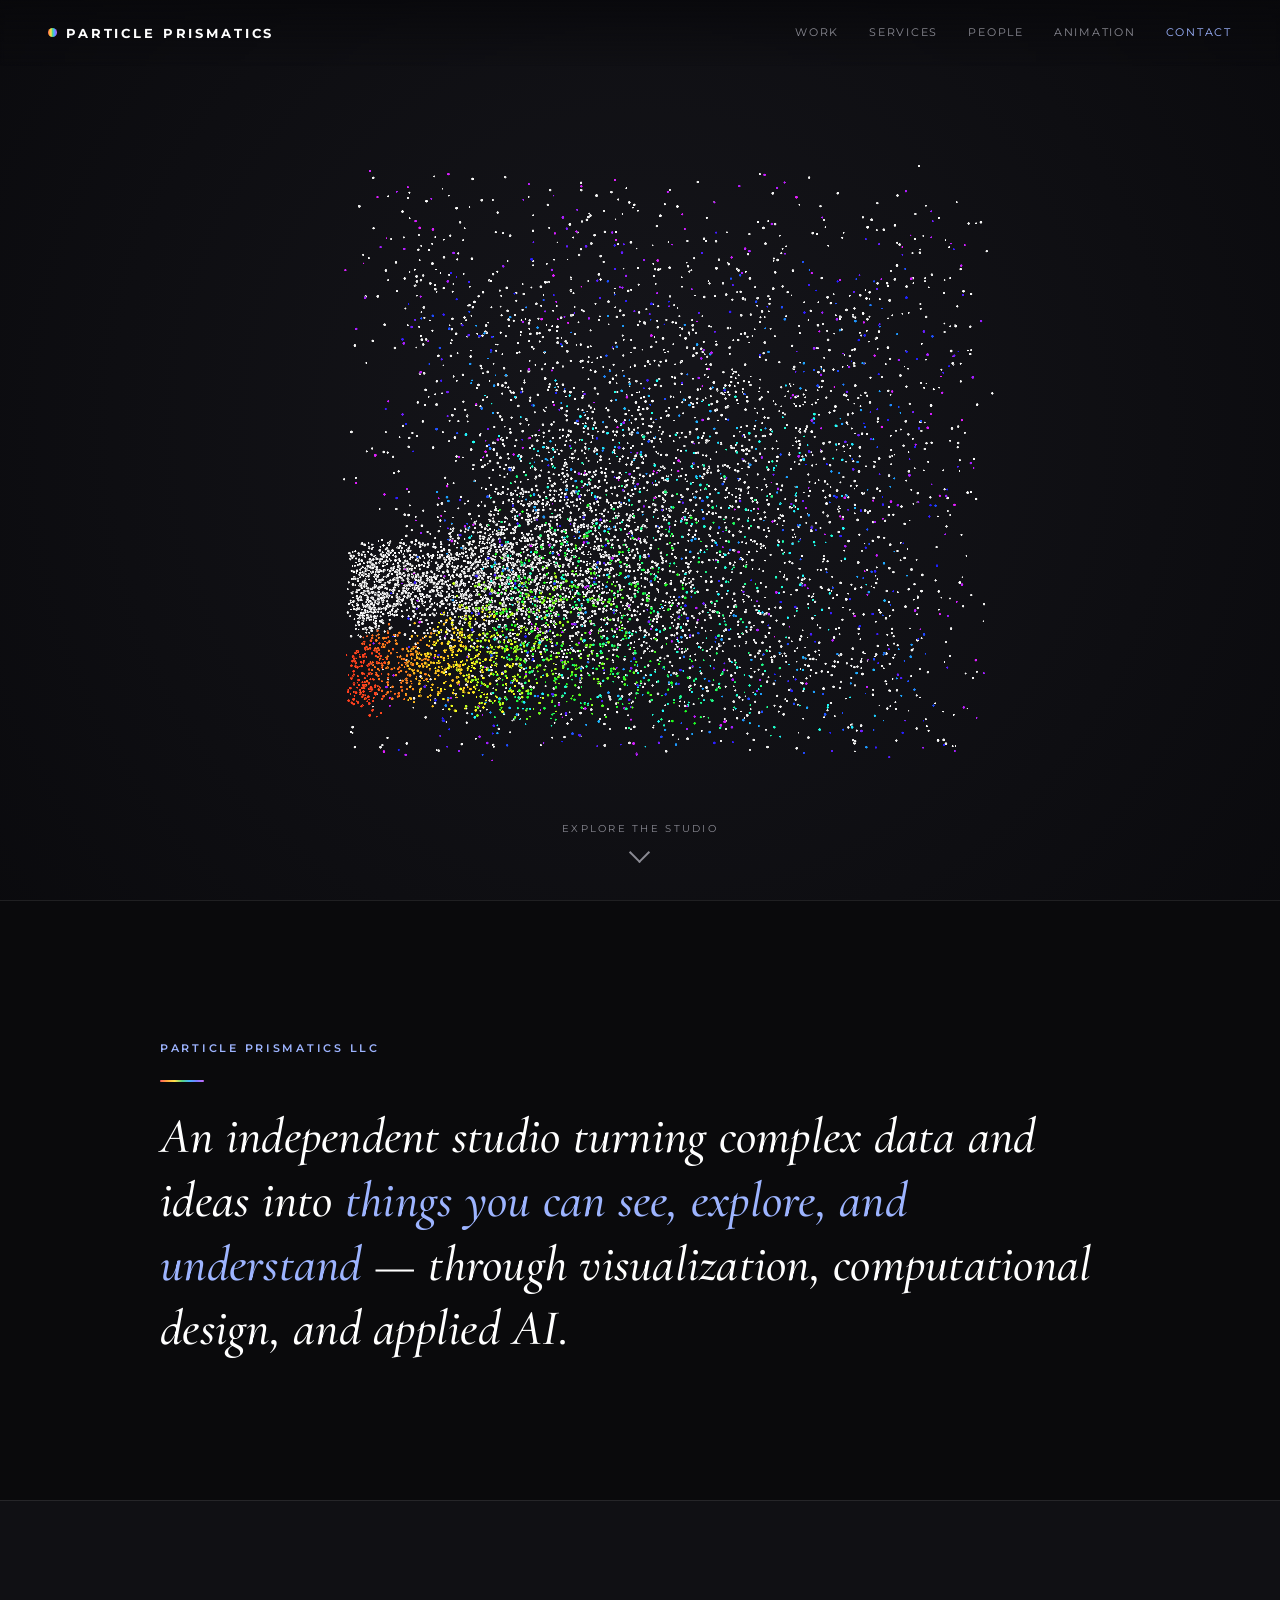
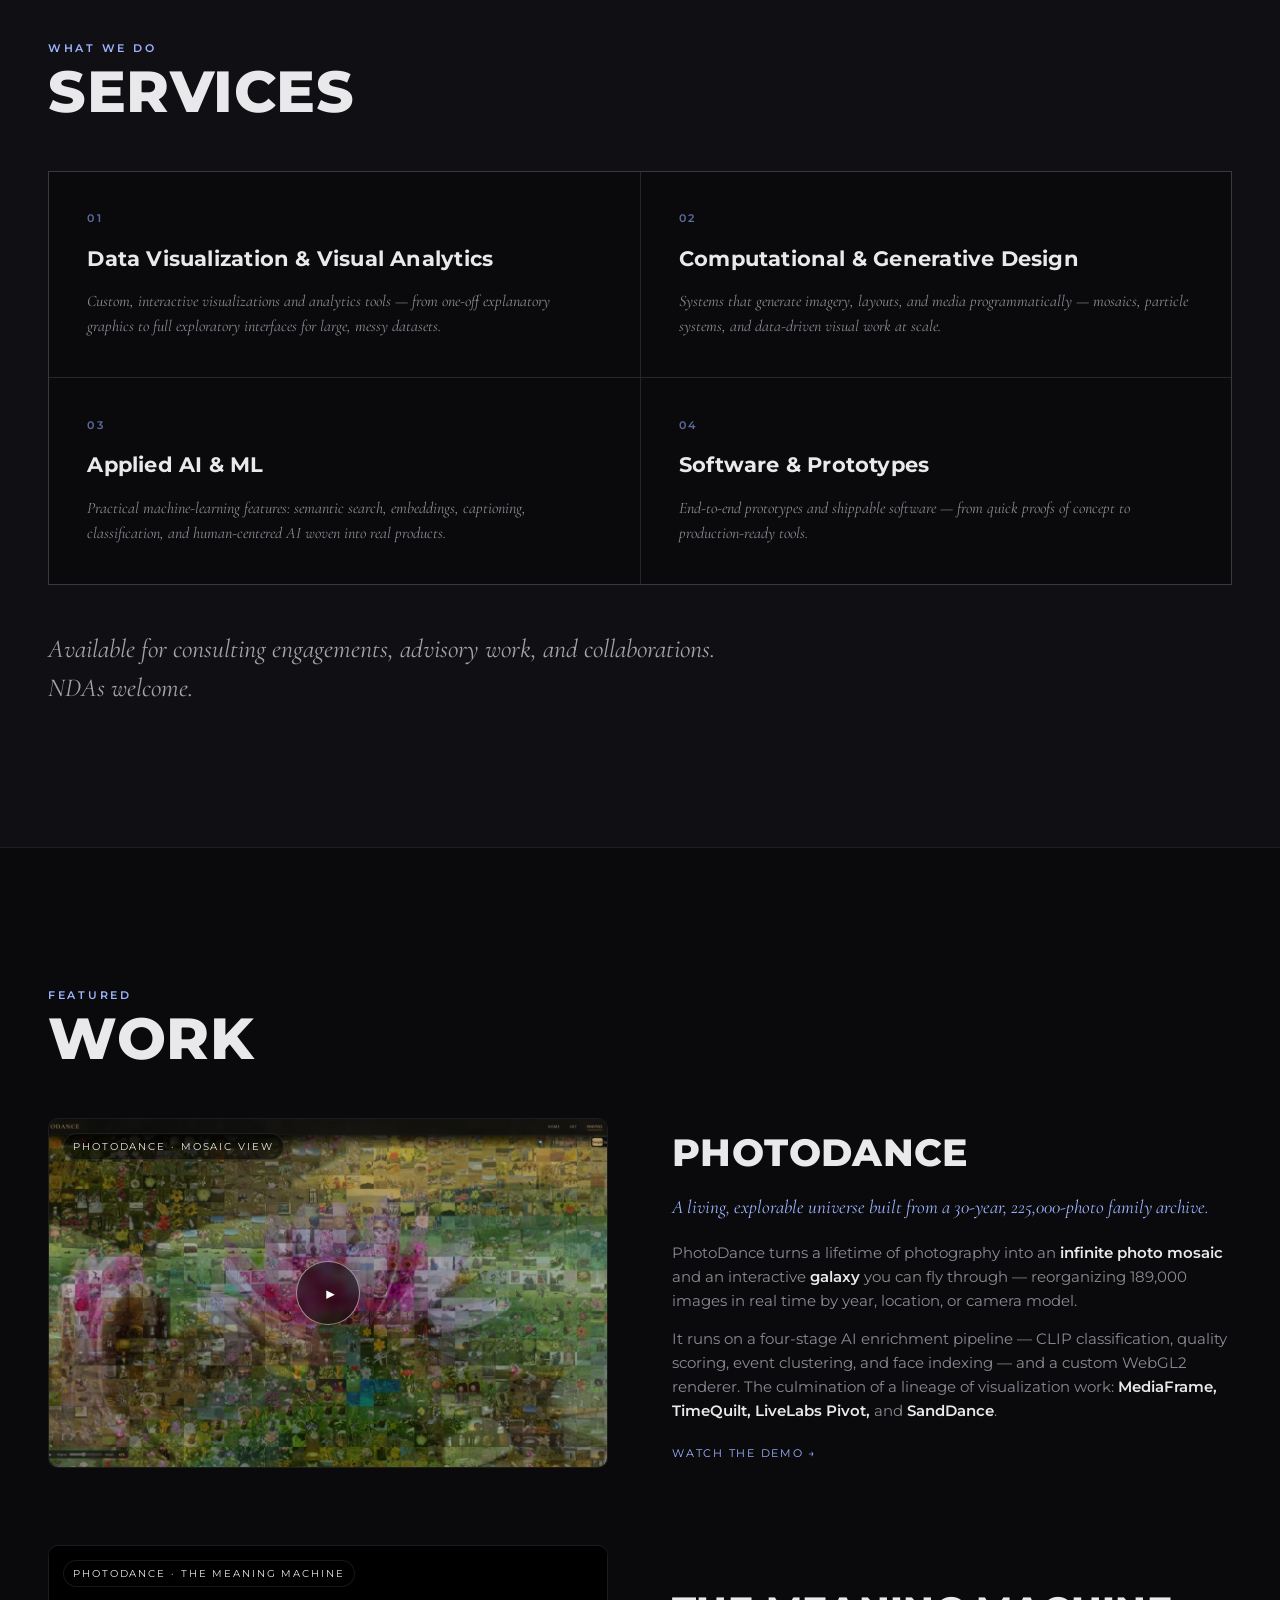
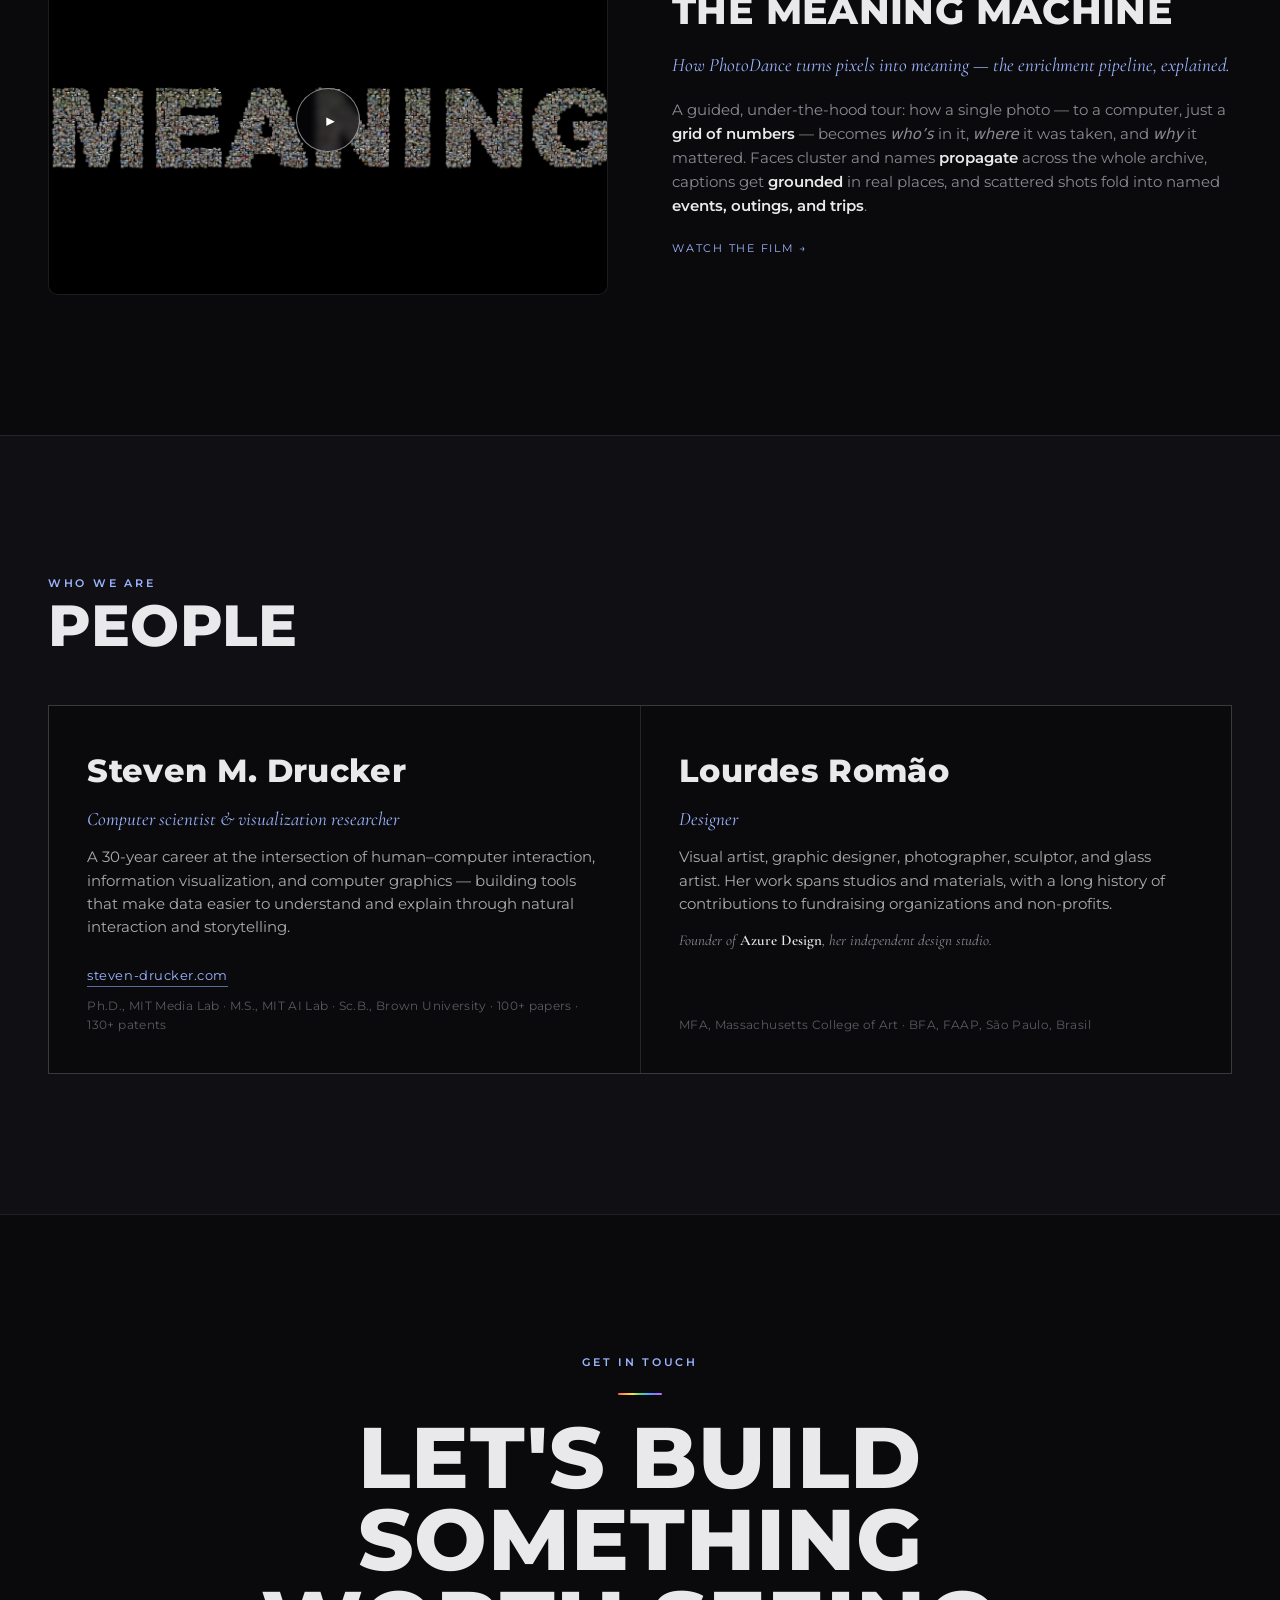
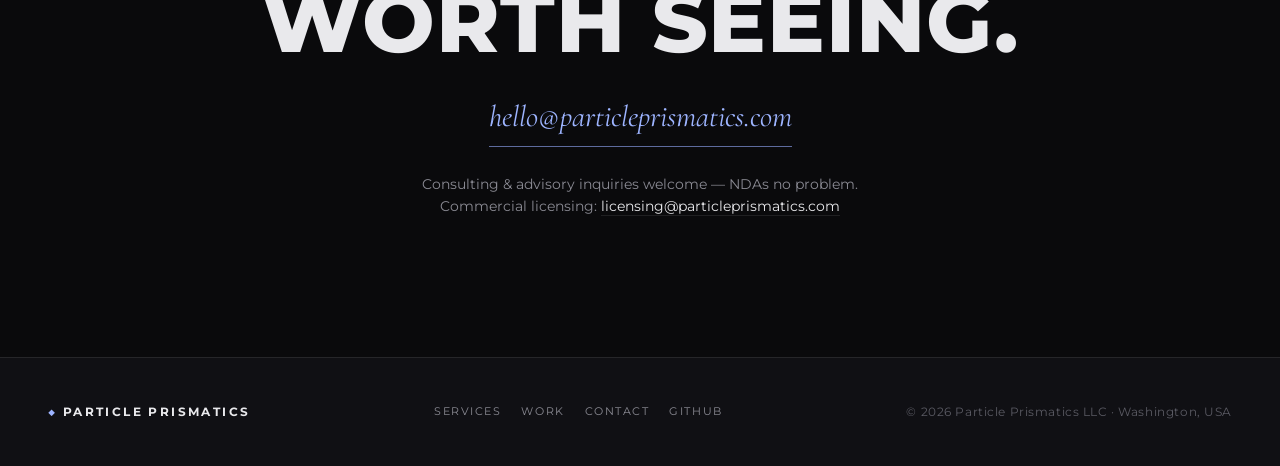
==== commit 35d6d4bd: "Update Meaning Machine video link to new upload Co-Authored-By: Claude Opus 4.8 <noreply@anthropic.c" ====
--- a/index.html
+++ b/index.html
@@ -104,7 +104,7 @@
       </div>
     </div>
     <div class="feature" style="margin-top:clamp(40px,6vw,80px)">
-      <a class="media cover" href="https://youtu.be/k7w7tT_ubyI" target="_blank" rel="noopener" aria-label="Watch PhotoDance: The Meaning Machine">
+      <a class="media cover" href="https://youtu.be/6WD0onlrZOA" target="_blank" rel="noopener" aria-label="Watch PhotoDance: The Meaning Machine">
         <span class="badge">PhotoDance · The Meaning Machine</span>
         <img src="assets/photodance-meaning.jpg" alt="PhotoDance: The Meaning Machine — how a photo becomes meaning" loading="lazy">
         <span class="play">▶</span>
@@ -114,7 +114,7 @@
         <p class="kicker">How PhotoDance turns pixels into meaning — the enrichment pipeline, explained.</p>
         <p>A guided, under-the-hood tour: how a single photo — to a computer, just a <strong>grid of numbers</strong> — becomes <em>who&rsquo;s</em> in it, <em>where</em> it was taken, and <em>why</em> it mattered. Faces cluster and names <strong>propagate</strong> across the whole archive, captions get <strong>grounded</strong> in real places, and scattered shots fold into named <strong>events, outings, and trips</strong>.</p>
         <div class="link-row">
-          <a class="tlink" href="https://youtu.be/k7w7tT_ubyI" target="_blank" rel="noopener">Watch the film</a>
+          <a class="tlink" href="https://youtu.be/6WD0onlrZOA" target="_blank" rel="noopener">Watch the film</a>
         </div>
       </div>
     </div>
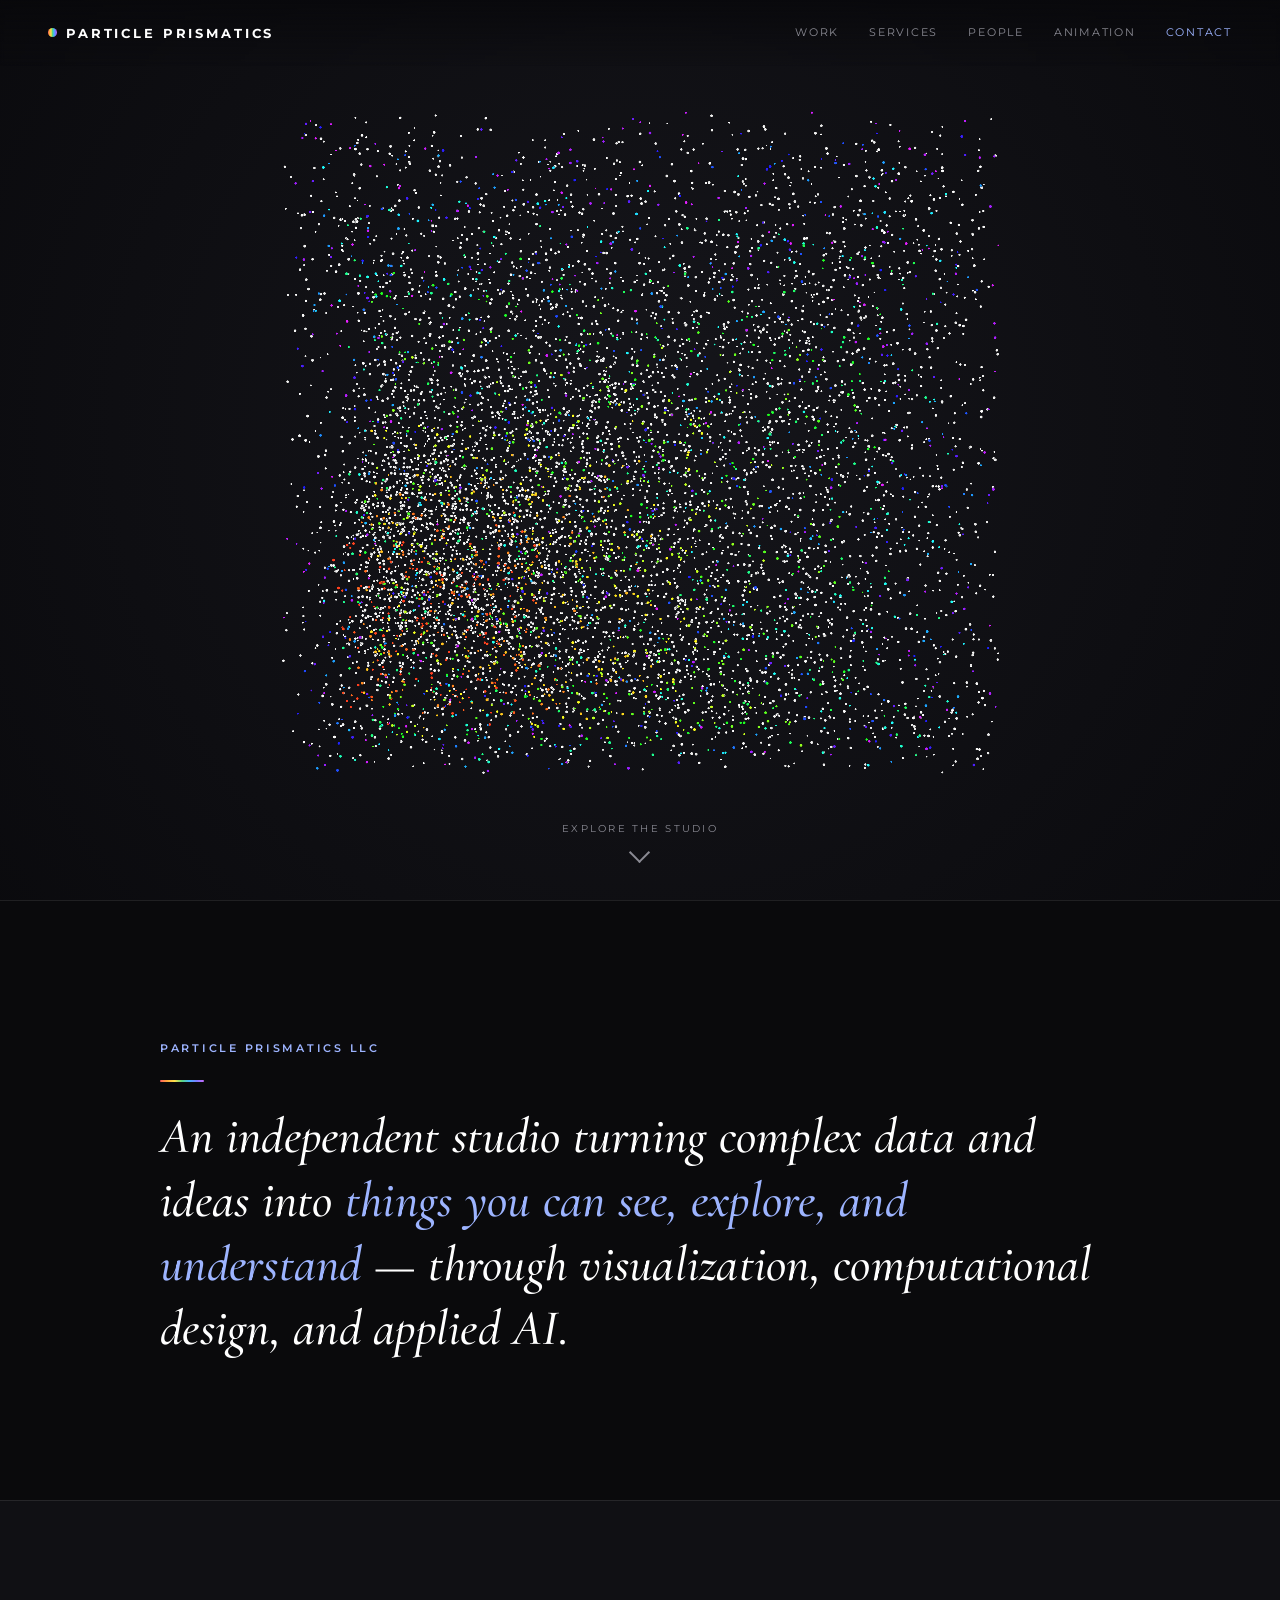
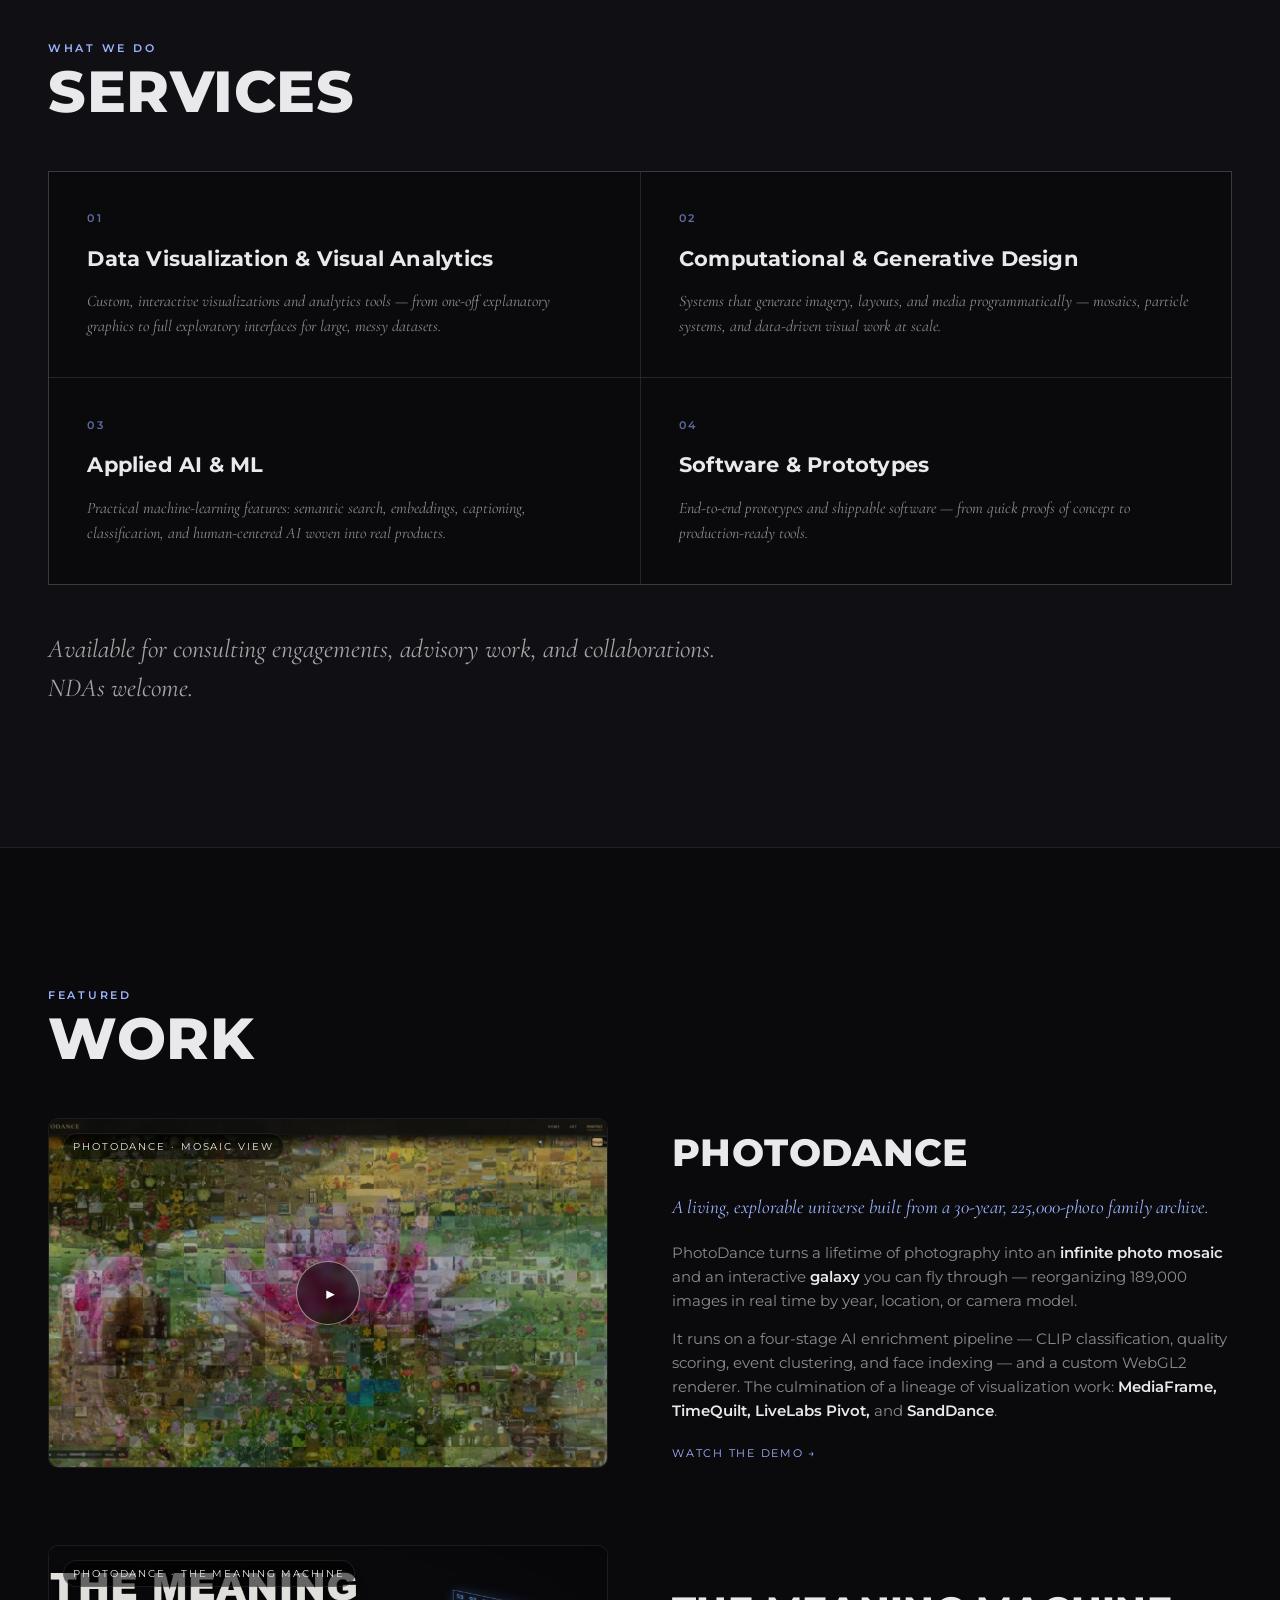
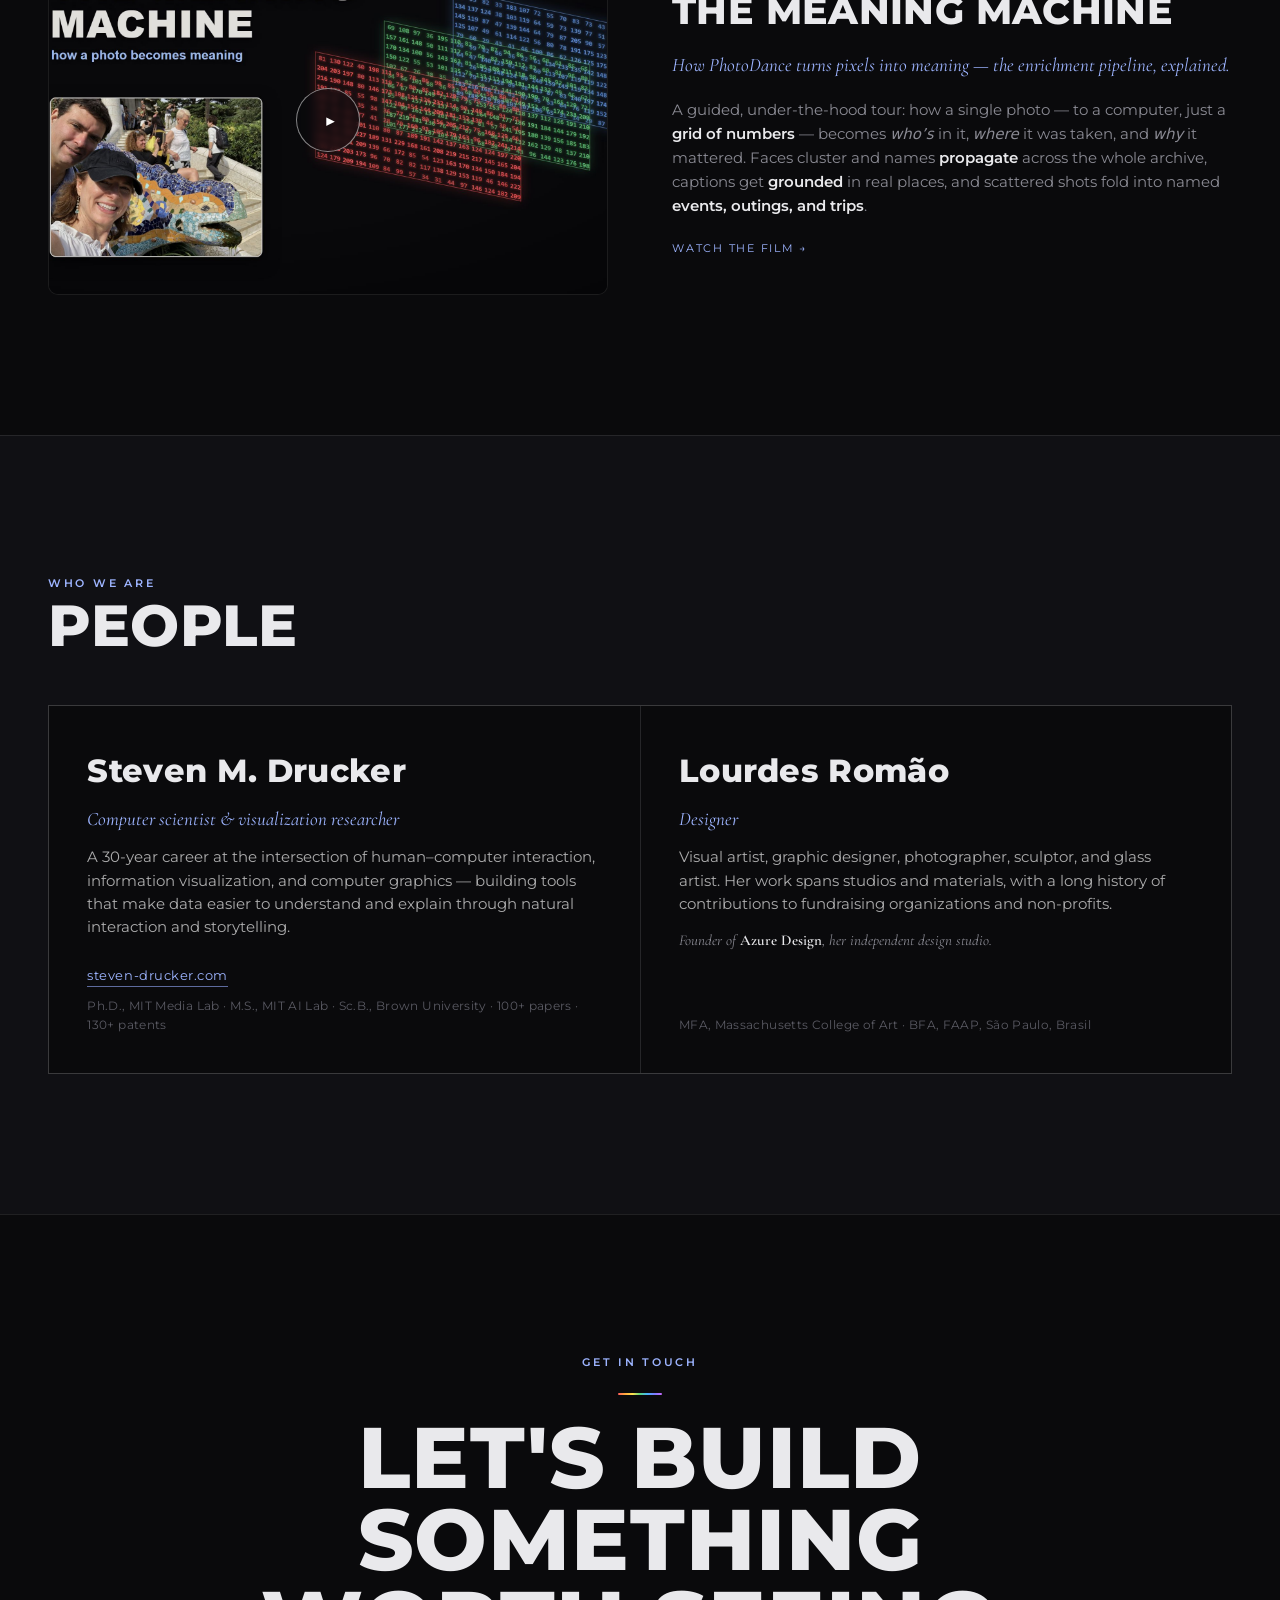
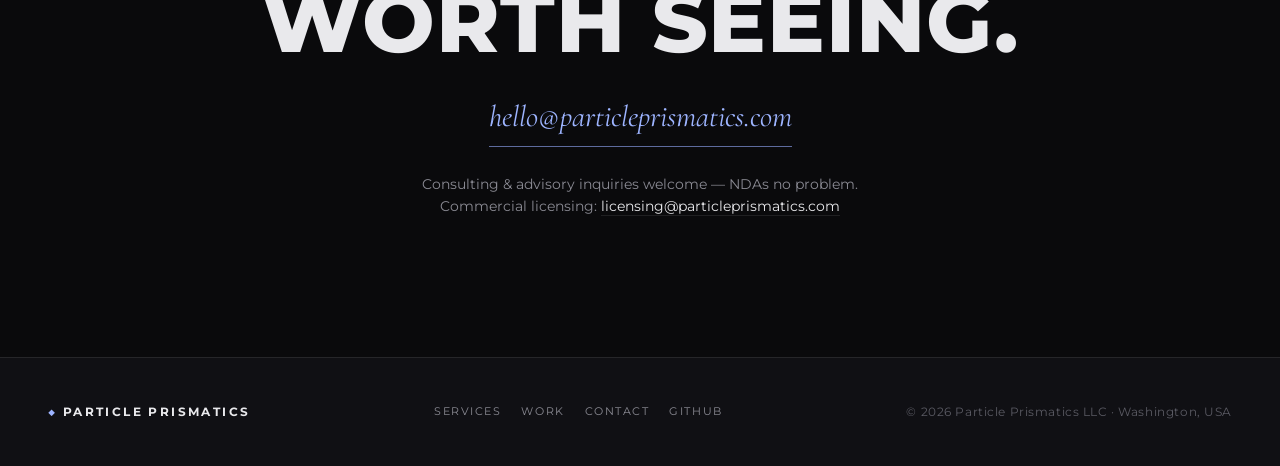
==== commit a32b8d86: "Update Meaning Machine link to new YouTube upload + refresh thumbnail Co-Authored-By: Claude Opus 4." ====
--- a/index.html
+++ b/index.html
@@ -104,7 +104,7 @@
       </div>
     </div>
     <div class="feature" style="margin-top:clamp(40px,6vw,80px)">
-      <a class="media cover" href="https://youtu.be/6WD0onlrZOA" target="_blank" rel="noopener" aria-label="Watch PhotoDance: The Meaning Machine">
+      <a class="media cover" href="https://youtu.be/oyRprPP6dA8" target="_blank" rel="noopener" aria-label="Watch PhotoDance: The Meaning Machine">
         <span class="badge">PhotoDance · The Meaning Machine</span>
         <img src="assets/photodance-meaning.jpg" alt="PhotoDance: The Meaning Machine — how a photo becomes meaning" loading="lazy">
         <span class="play">▶</span>
@@ -114,7 +114,7 @@
         <p class="kicker">How PhotoDance turns pixels into meaning — the enrichment pipeline, explained.</p>
         <p>A guided, under-the-hood tour: how a single photo — to a computer, just a <strong>grid of numbers</strong> — becomes <em>who&rsquo;s</em> in it, <em>where</em> it was taken, and <em>why</em> it mattered. Faces cluster and names <strong>propagate</strong> across the whole archive, captions get <strong>grounded</strong> in real places, and scattered shots fold into named <strong>events, outings, and trips</strong>.</p>
         <div class="link-row">
-          <a class="tlink" href="https://youtu.be/6WD0onlrZOA" target="_blank" rel="noopener">Watch the film</a>
+          <a class="tlink" href="https://youtu.be/oyRprPP6dA8" target="_blank" rel="noopener">Watch the film</a>
         </div>
       </div>
     </div>
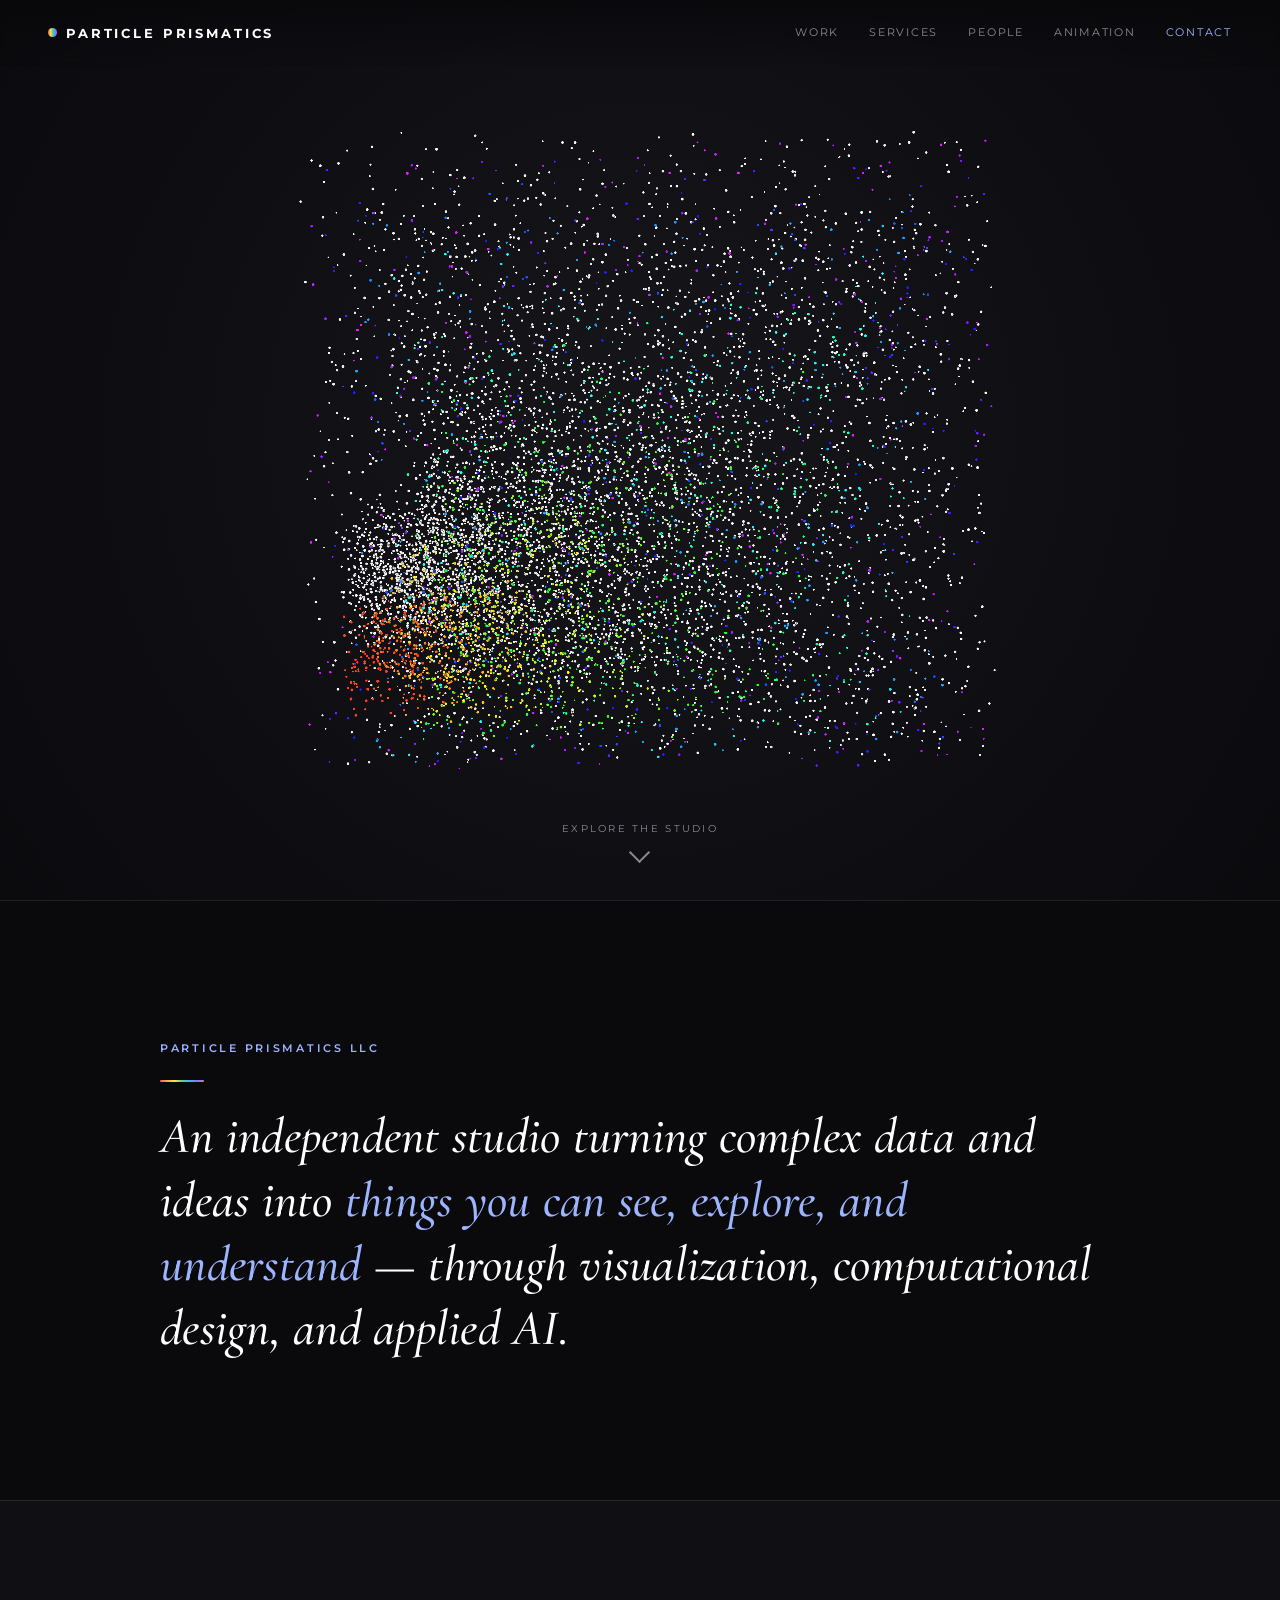
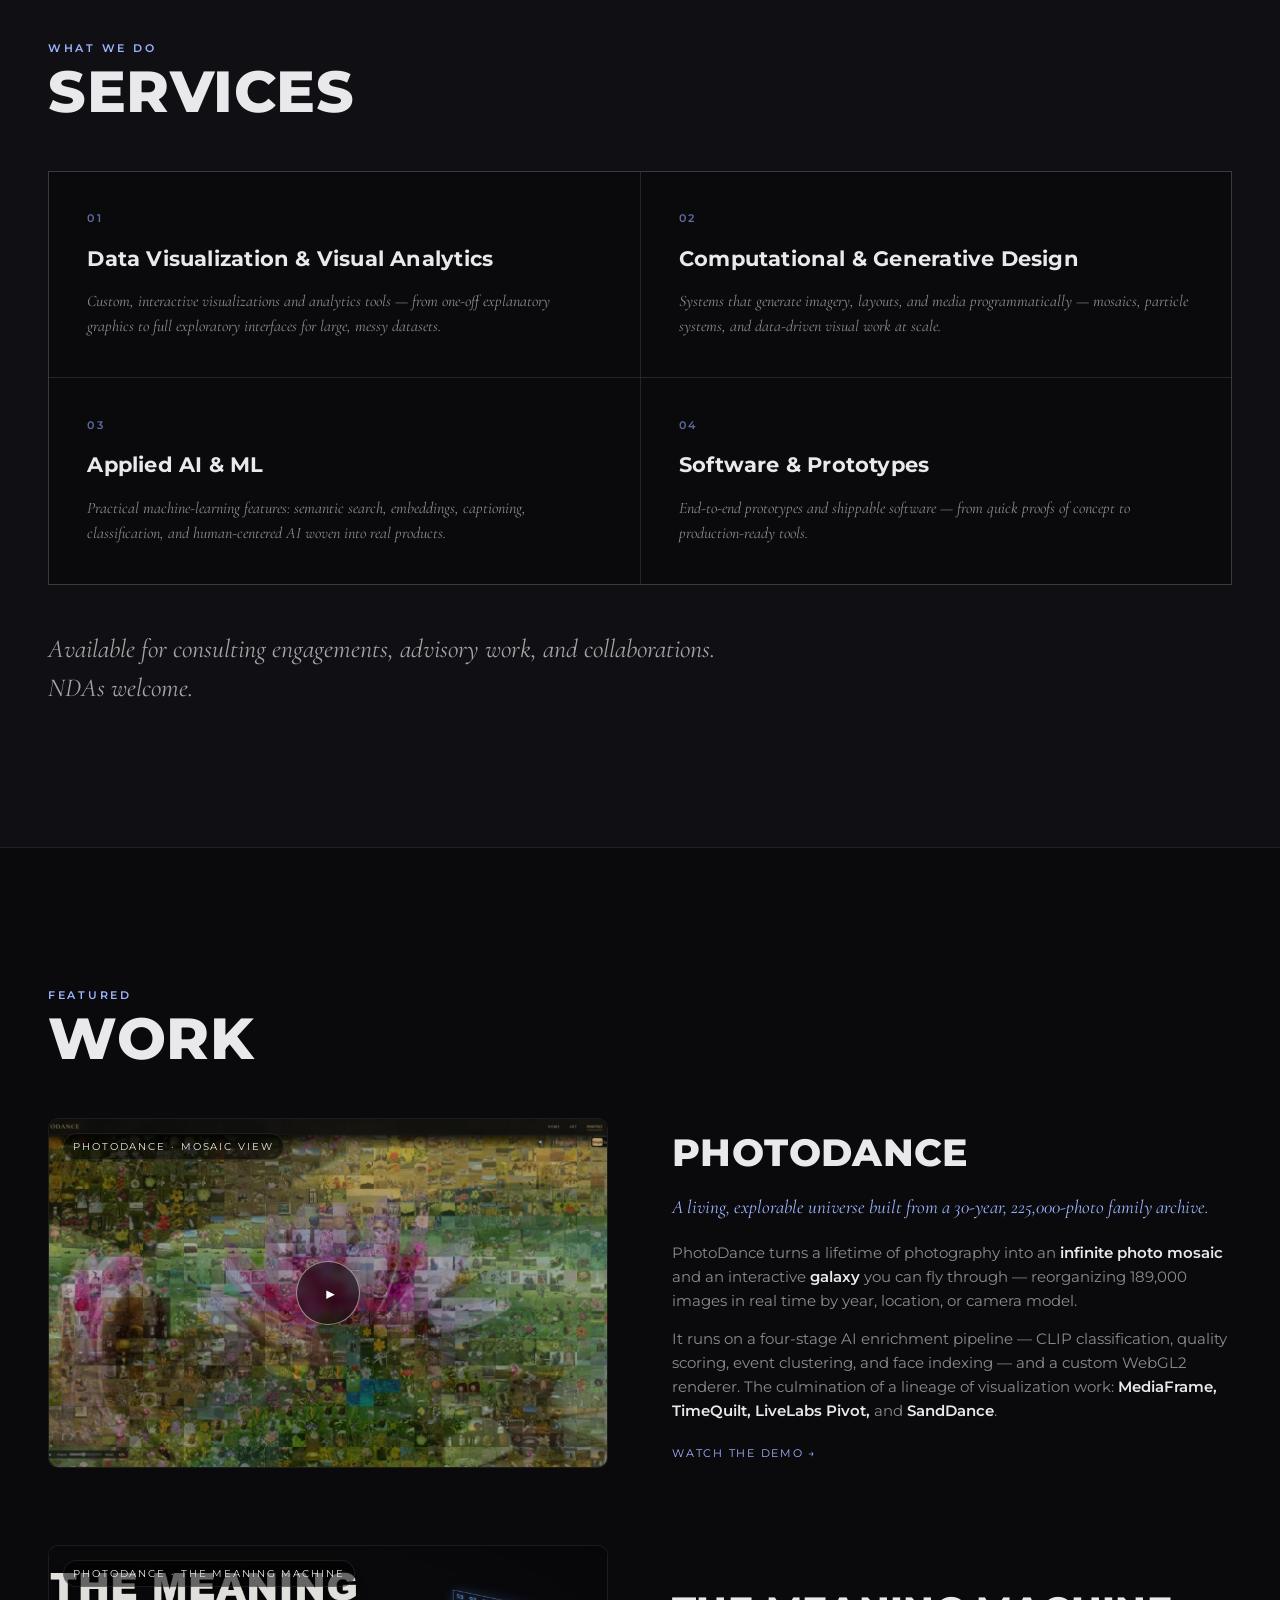
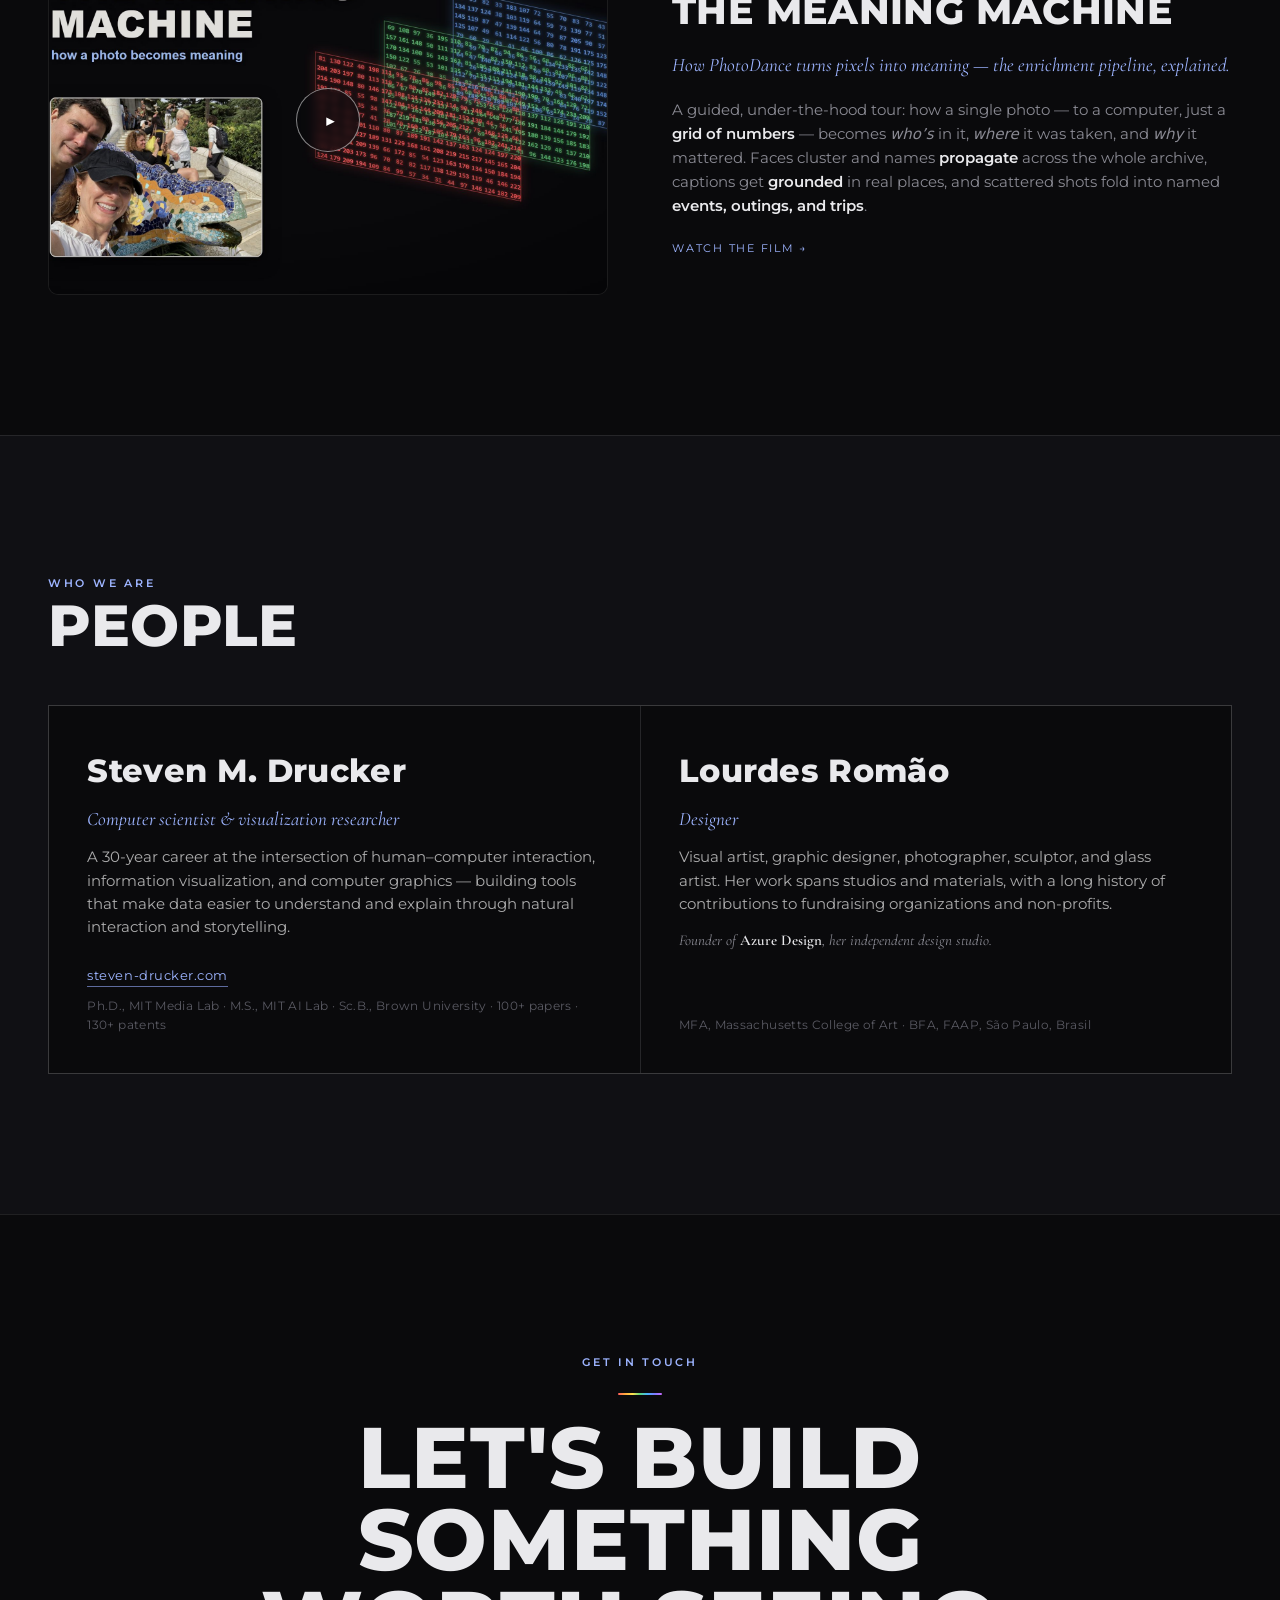
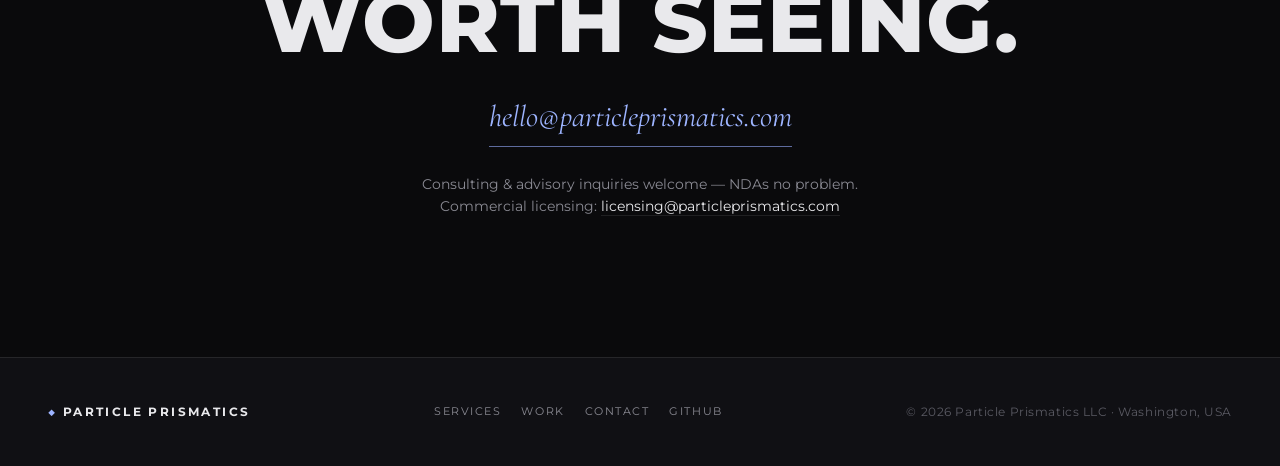
==== commit c90054f0: "Update Meaning Machine video link to normalized-audio re-upload (VRE8-3zHbio) Co-Authored-By: Claude" ====
--- a/index.html
+++ b/index.html
@@ -104,7 +104,7 @@
       </div>
     </div>
     <div class="feature" style="margin-top:clamp(40px,6vw,80px)">
-      <a class="media cover" href="https://youtu.be/oyRprPP6dA8" target="_blank" rel="noopener" aria-label="Watch PhotoDance: The Meaning Machine">
+      <a class="media cover" href="https://youtu.be/VRE8-3zHbio" target="_blank" rel="noopener" aria-label="Watch PhotoDance: The Meaning Machine">
         <span class="badge">PhotoDance · The Meaning Machine</span>
         <img src="assets/photodance-meaning.jpg" alt="PhotoDance: The Meaning Machine — how a photo becomes meaning" loading="lazy">
         <span class="play">▶</span>
@@ -114,7 +114,7 @@
         <p class="kicker">How PhotoDance turns pixels into meaning — the enrichment pipeline, explained.</p>
         <p>A guided, under-the-hood tour: how a single photo — to a computer, just a <strong>grid of numbers</strong> — becomes <em>who&rsquo;s</em> in it, <em>where</em> it was taken, and <em>why</em> it mattered. Faces cluster and names <strong>propagate</strong> across the whole archive, captions get <strong>grounded</strong> in real places, and scattered shots fold into named <strong>events, outings, and trips</strong>.</p>
         <div class="link-row">
-          <a class="tlink" href="https://youtu.be/oyRprPP6dA8" target="_blank" rel="noopener">Watch the film</a>
+          <a class="tlink" href="https://youtu.be/VRE8-3zHbio" target="_blank" rel="noopener">Watch the film</a>
         </div>
       </div>
     </div>
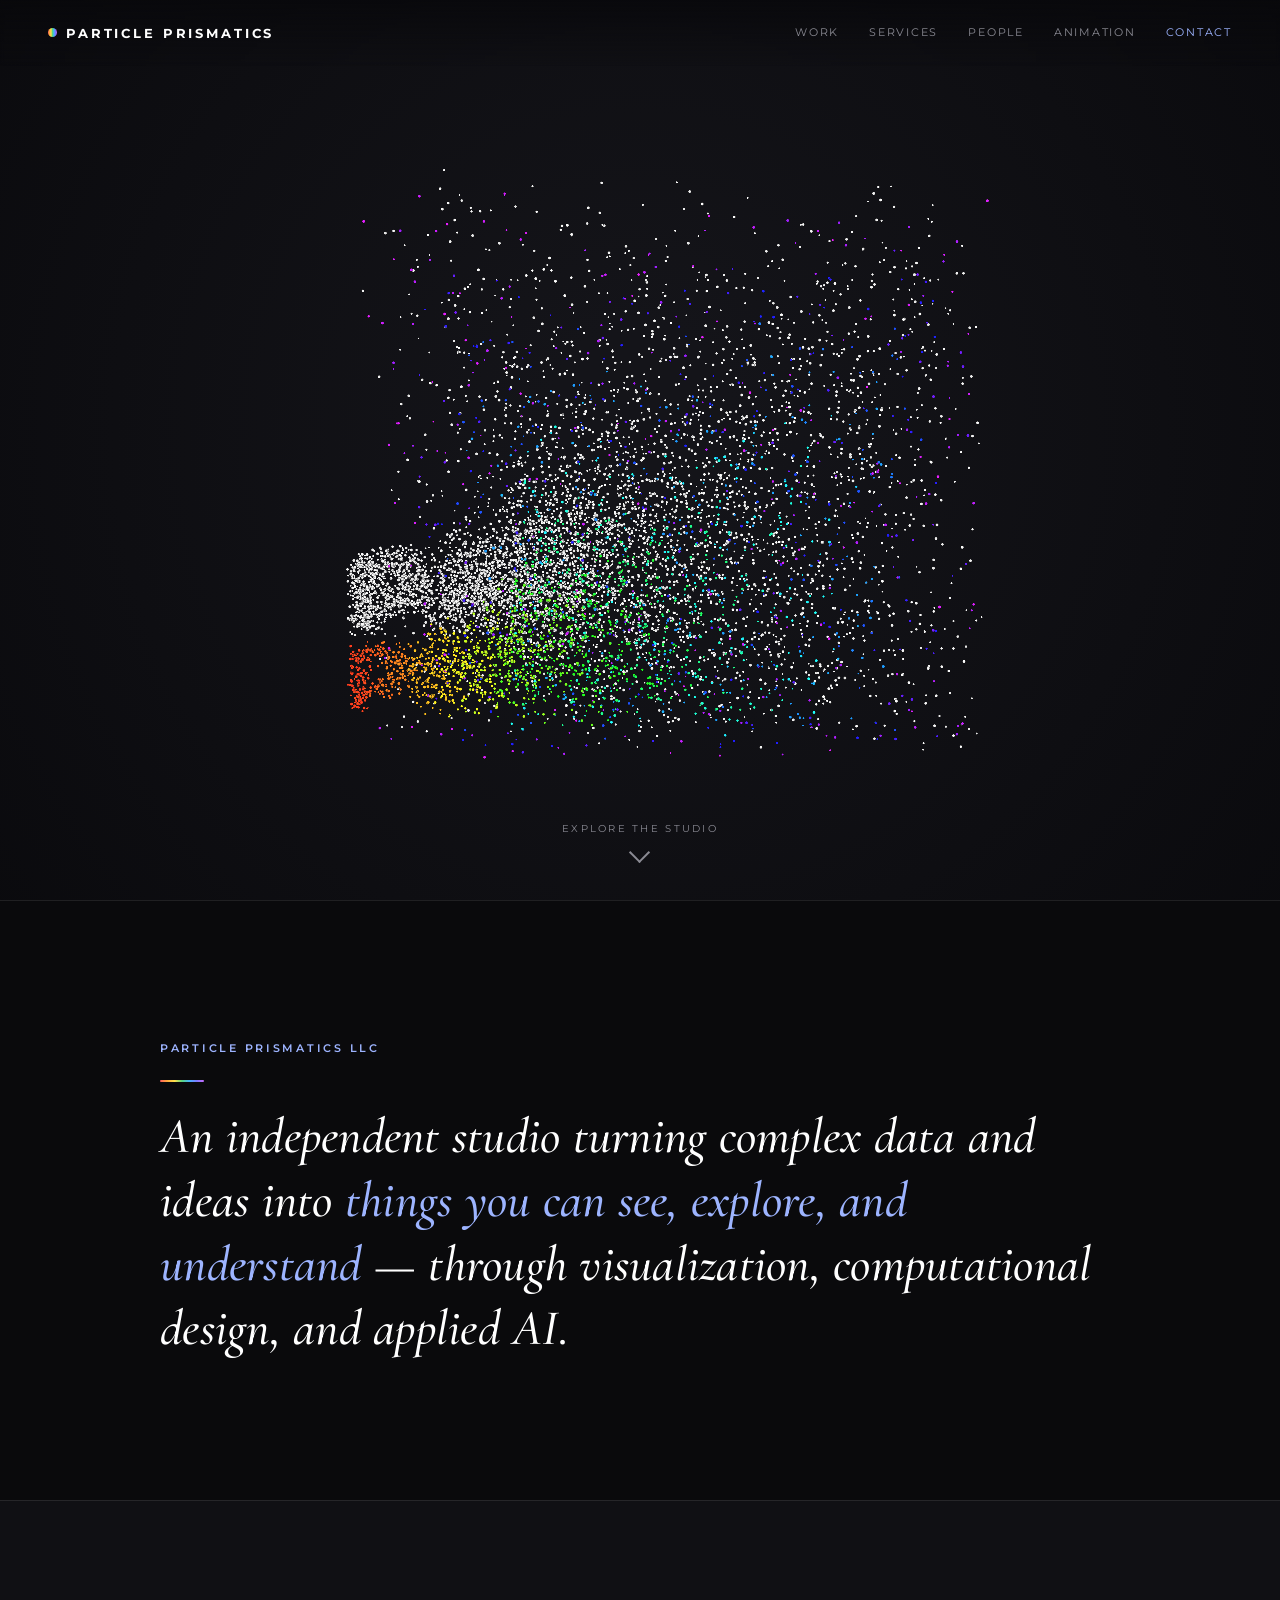
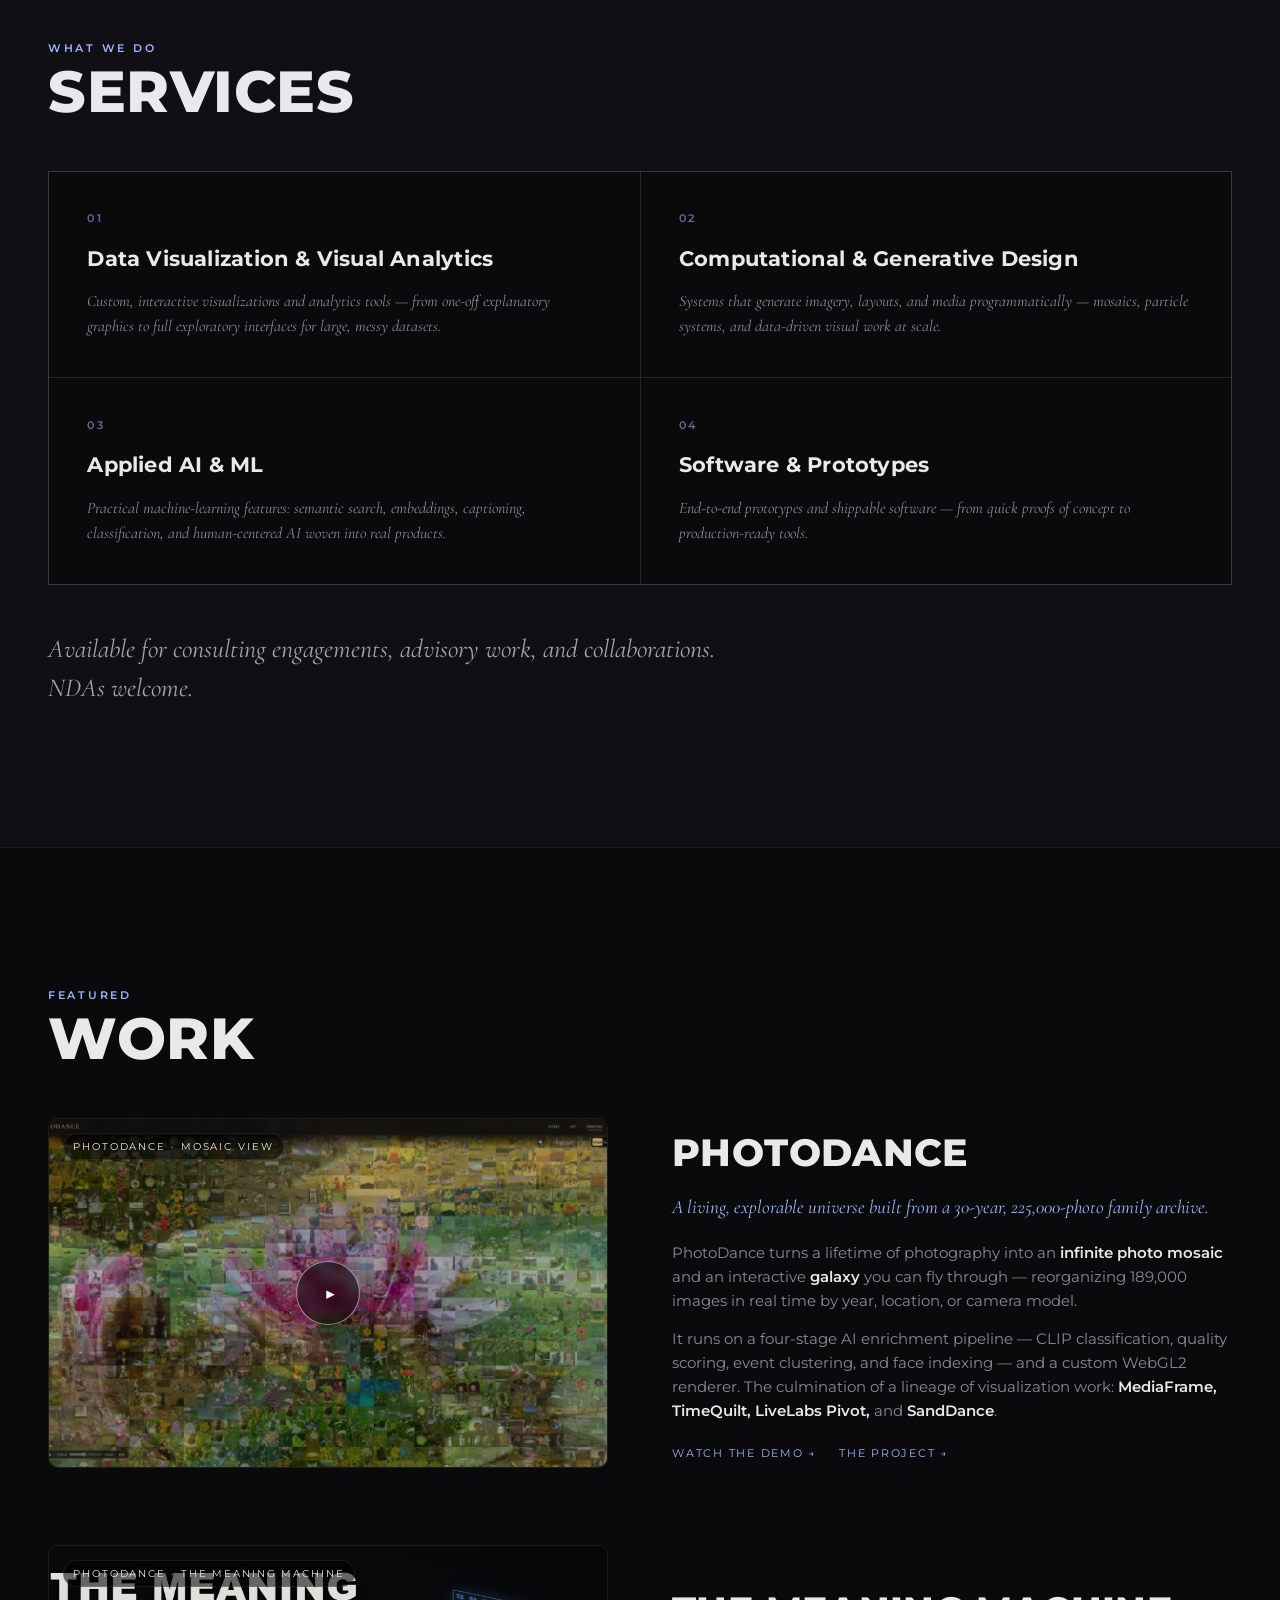
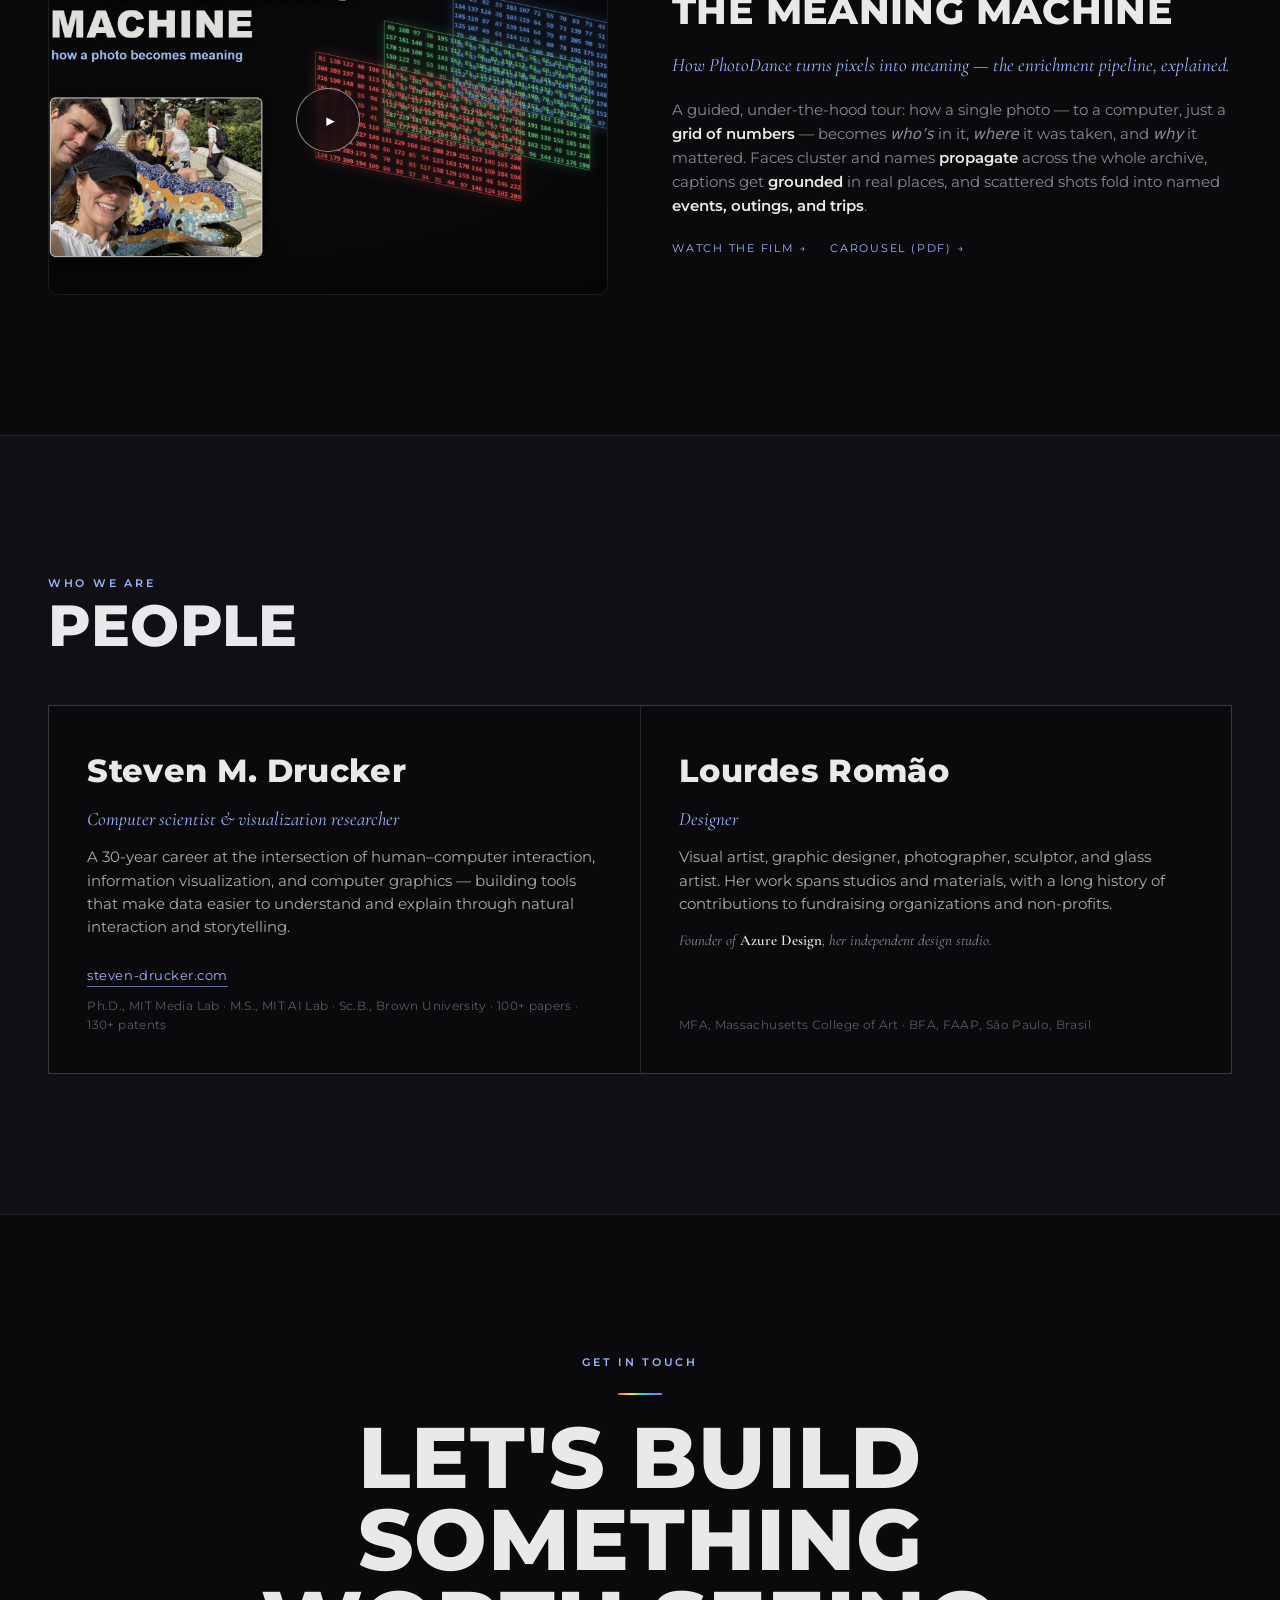
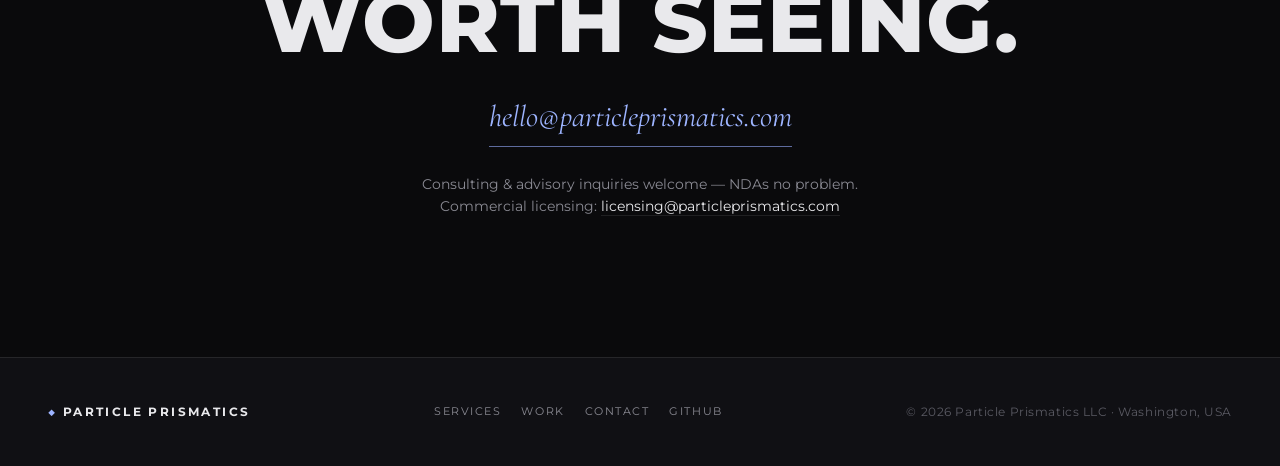
==== commit 465cbe6f: "Add combined PhotoDance project page + carousel PDF links - New project.html: combined 'The Project'" ====
--- a/index.html
+++ b/index.html
@@ -100,6 +100,7 @@
         <p>It runs on a four-stage AI enrichment pipeline — CLIP classification, quality scoring, event clustering, and face indexing — and a custom WebGL2 renderer. The culmination of a lineage of visualization work: <strong>MediaFrame, TimeQuilt, LiveLabs Pivot,</strong> and <strong>SandDance</strong>.</p>
         <div class="link-row">
           <a class="tlink" href="https://youtu.be/JCZr-_0bgm0" target="_blank" rel="noopener">Watch the demo</a>
+          <a class="tlink" href="project.html">The project</a>
         </div>
       </div>
     </div>
@@ -115,6 +116,7 @@
         <p>A guided, under-the-hood tour: how a single photo — to a computer, just a <strong>grid of numbers</strong> — becomes <em>who&rsquo;s</em> in it, <em>where</em> it was taken, and <em>why</em> it mattered. Faces cluster and names <strong>propagate</strong> across the whole archive, captions get <strong>grounded</strong> in real places, and scattered shots fold into named <strong>events, outings, and trips</strong>.</p>
         <div class="link-row">
           <a class="tlink" href="https://youtu.be/VRE8-3zHbio" target="_blank" rel="noopener">Watch the film</a>
+          <a class="tlink" href="assets/PhotoDance_MeaningMachine_carousel.pdf" target="_blank" rel="noopener">Carousel (PDF)</a>
         </div>
       </div>
     </div>
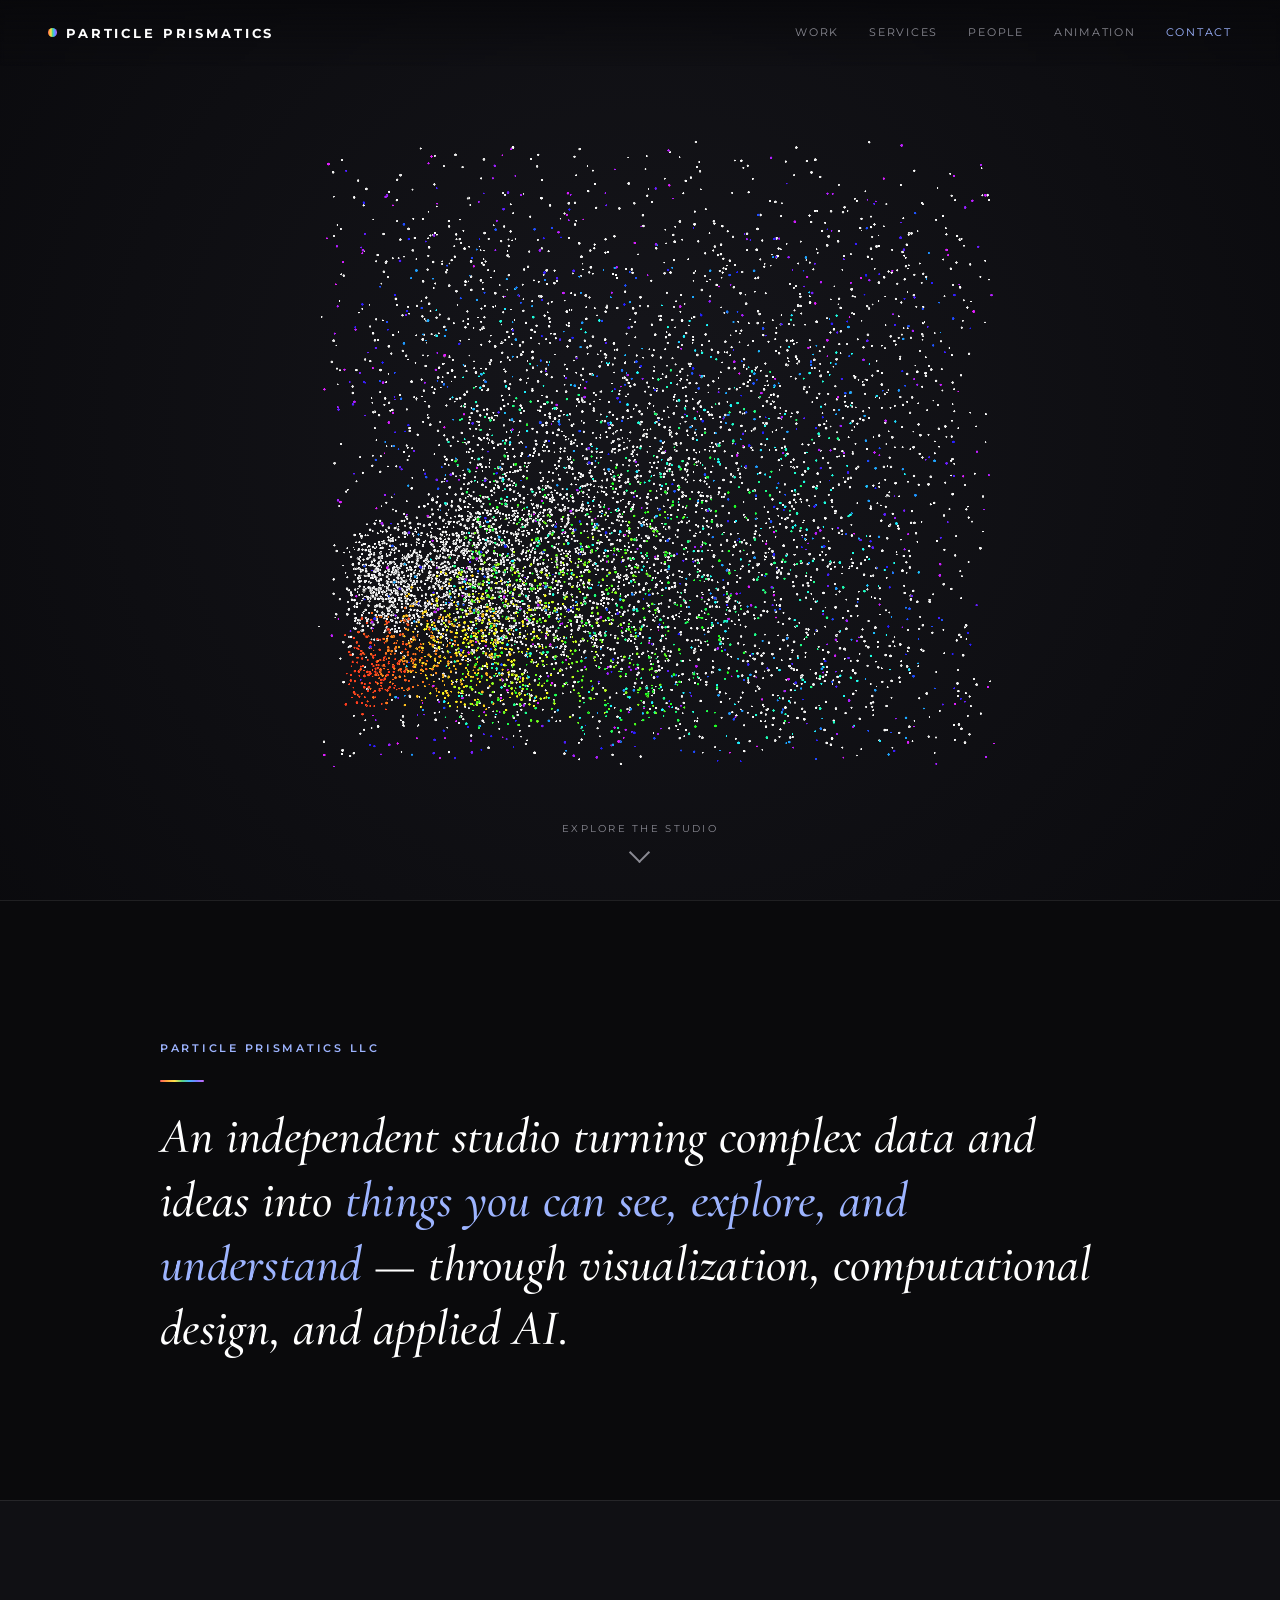
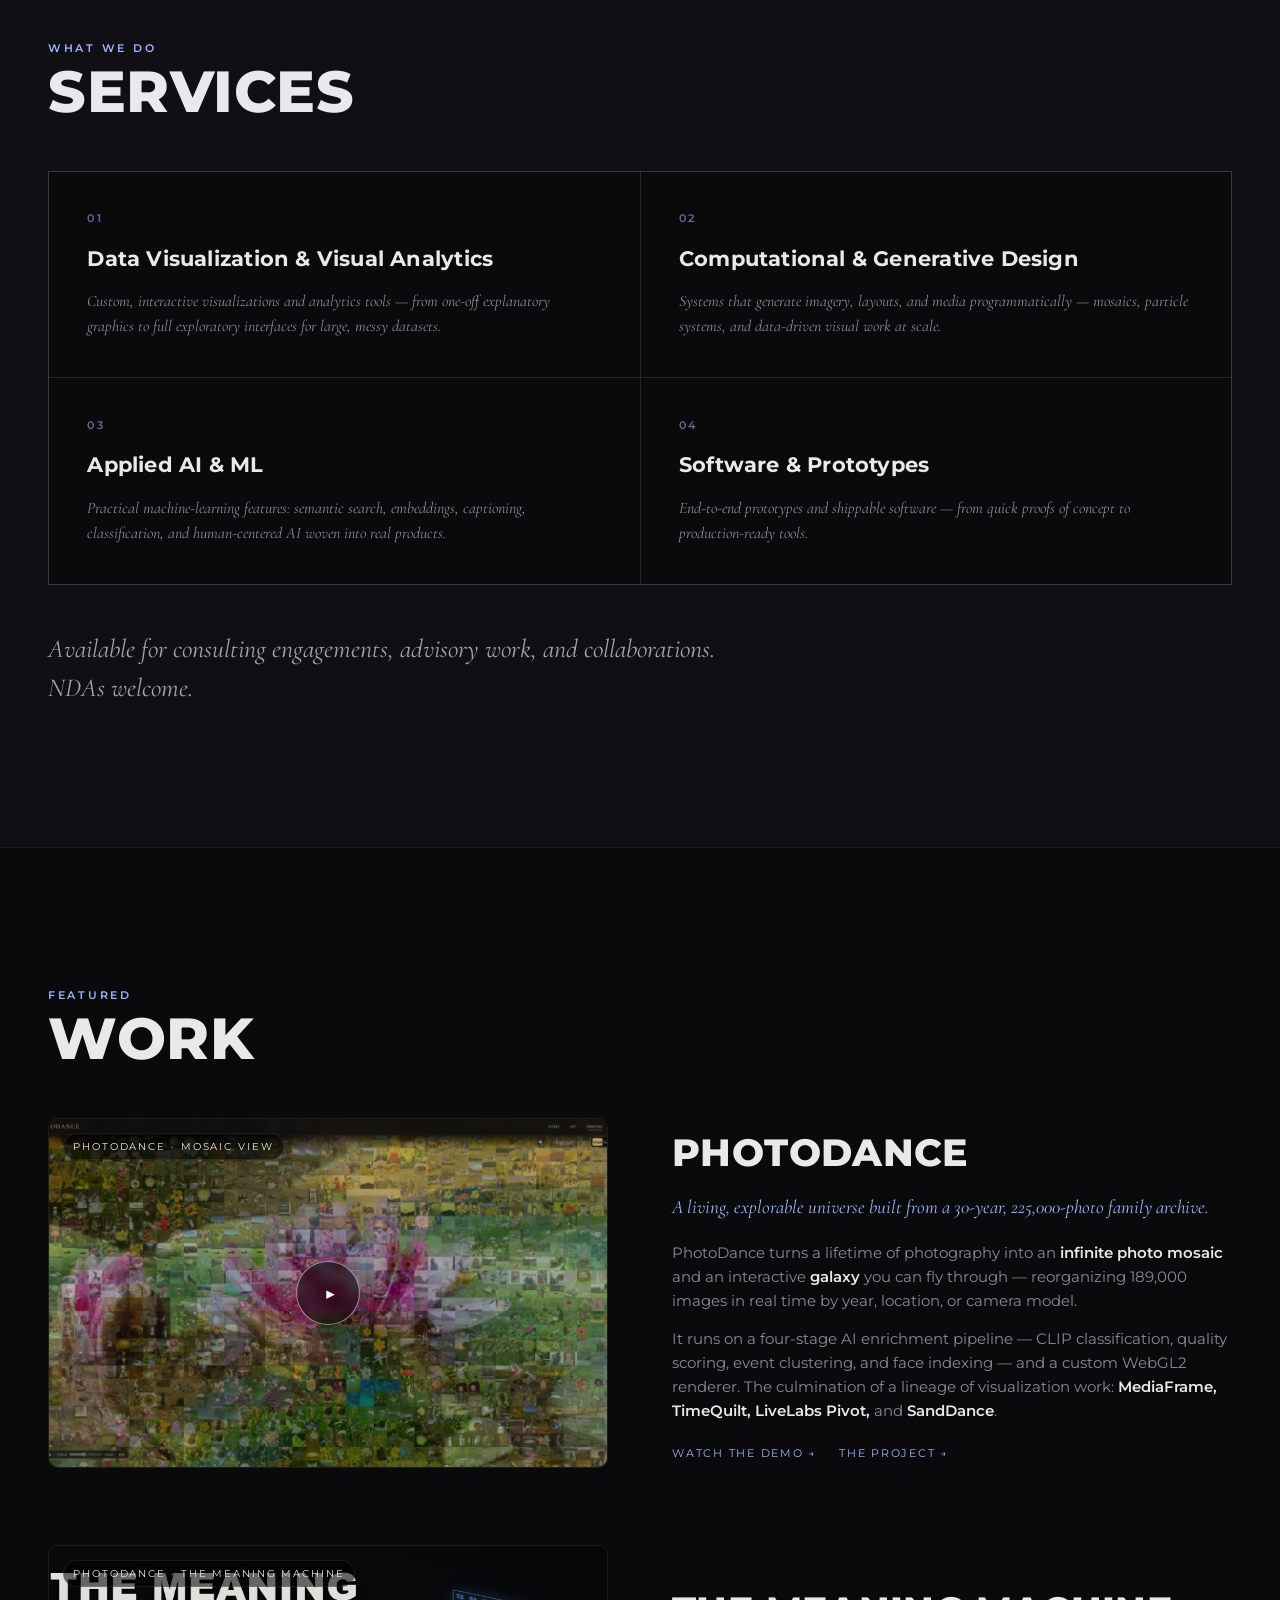
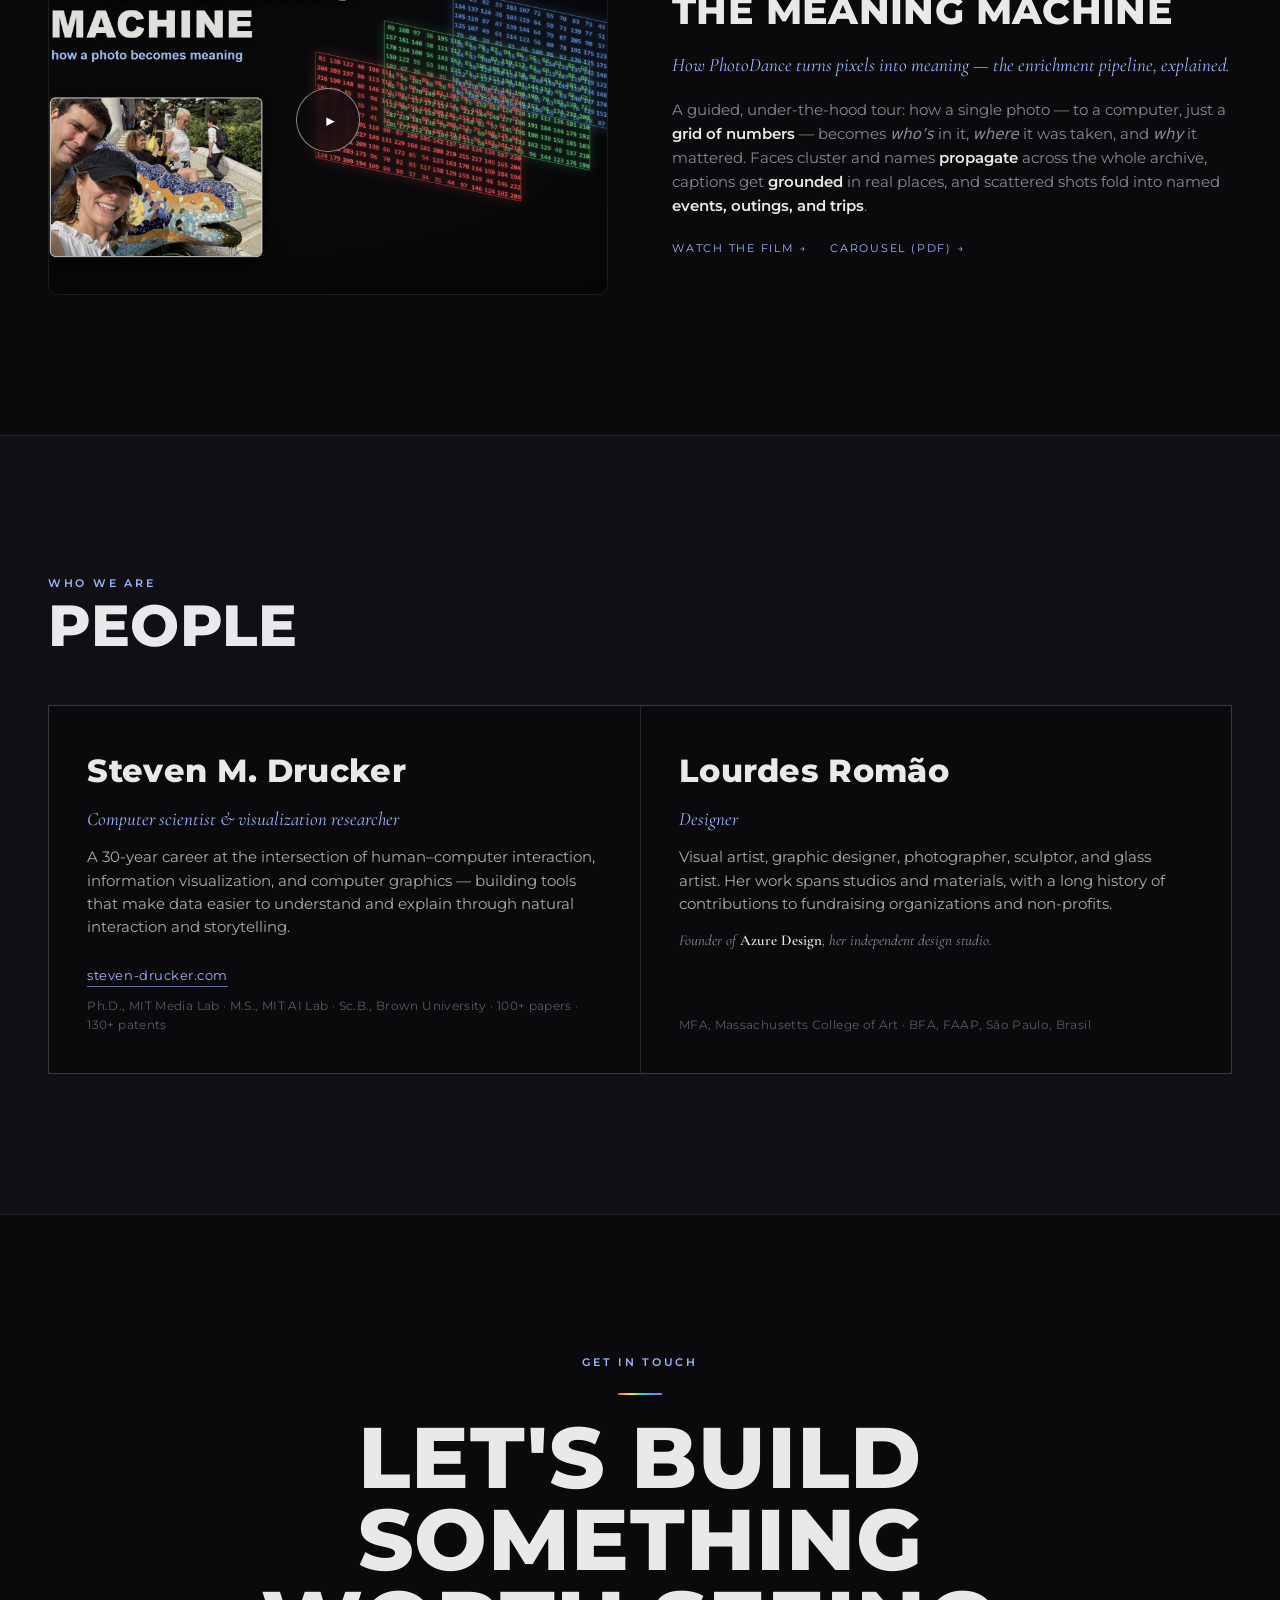
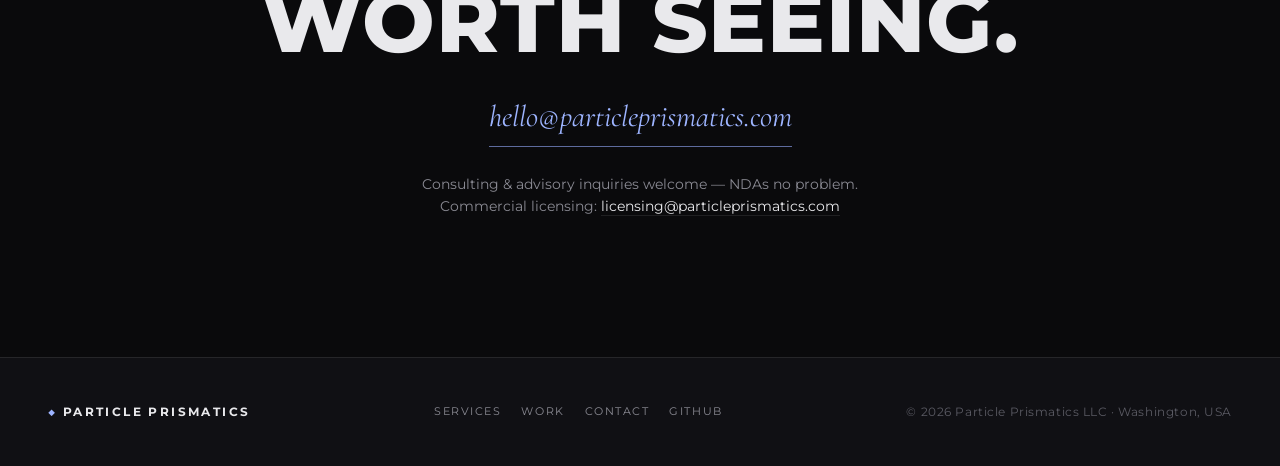
==== commit 4b46d1a0: "Update PhotoDance demo link to normalized-audio re-upload (pN5OAmYiGdU) Replaces JCZr-_0bgm0 (demo i" ====
--- a/index.html
+++ b/index.html
@@ -88,7 +88,7 @@
       <h2 class="section-title">Work</h2>
     </div>
     <div class="feature">
-      <a class="media cover" href="https://youtu.be/JCZr-_0bgm0" target="_blank" rel="noopener" aria-label="Watch the PhotoDance demo">
+      <a class="media cover" href="https://youtu.be/pN5OAmYiGdU" target="_blank" rel="noopener" aria-label="Watch the PhotoDance demo">
         <span class="badge">PhotoDance · Mosaic view</span>
         <img src="assets/photodance-mosaic.jpg" alt="PhotoDance infinite photo mosaic" loading="lazy">
         <span class="play">▶</span>
@@ -99,7 +99,7 @@
         <p>PhotoDance turns a lifetime of photography into an <strong>infinite photo mosaic</strong> and an interactive <strong>galaxy</strong> you can fly through — reorganizing 189,000 images in real time by year, location, or camera model.</p>
         <p>It runs on a four-stage AI enrichment pipeline — CLIP classification, quality scoring, event clustering, and face indexing — and a custom WebGL2 renderer. The culmination of a lineage of visualization work: <strong>MediaFrame, TimeQuilt, LiveLabs Pivot,</strong> and <strong>SandDance</strong>.</p>
         <div class="link-row">
-          <a class="tlink" href="https://youtu.be/JCZr-_0bgm0" target="_blank" rel="noopener">Watch the demo</a>
+          <a class="tlink" href="https://youtu.be/pN5OAmYiGdU" target="_blank" rel="noopener">Watch the demo</a>
           <a class="tlink" href="project.html">The project</a>
         </div>
       </div>
